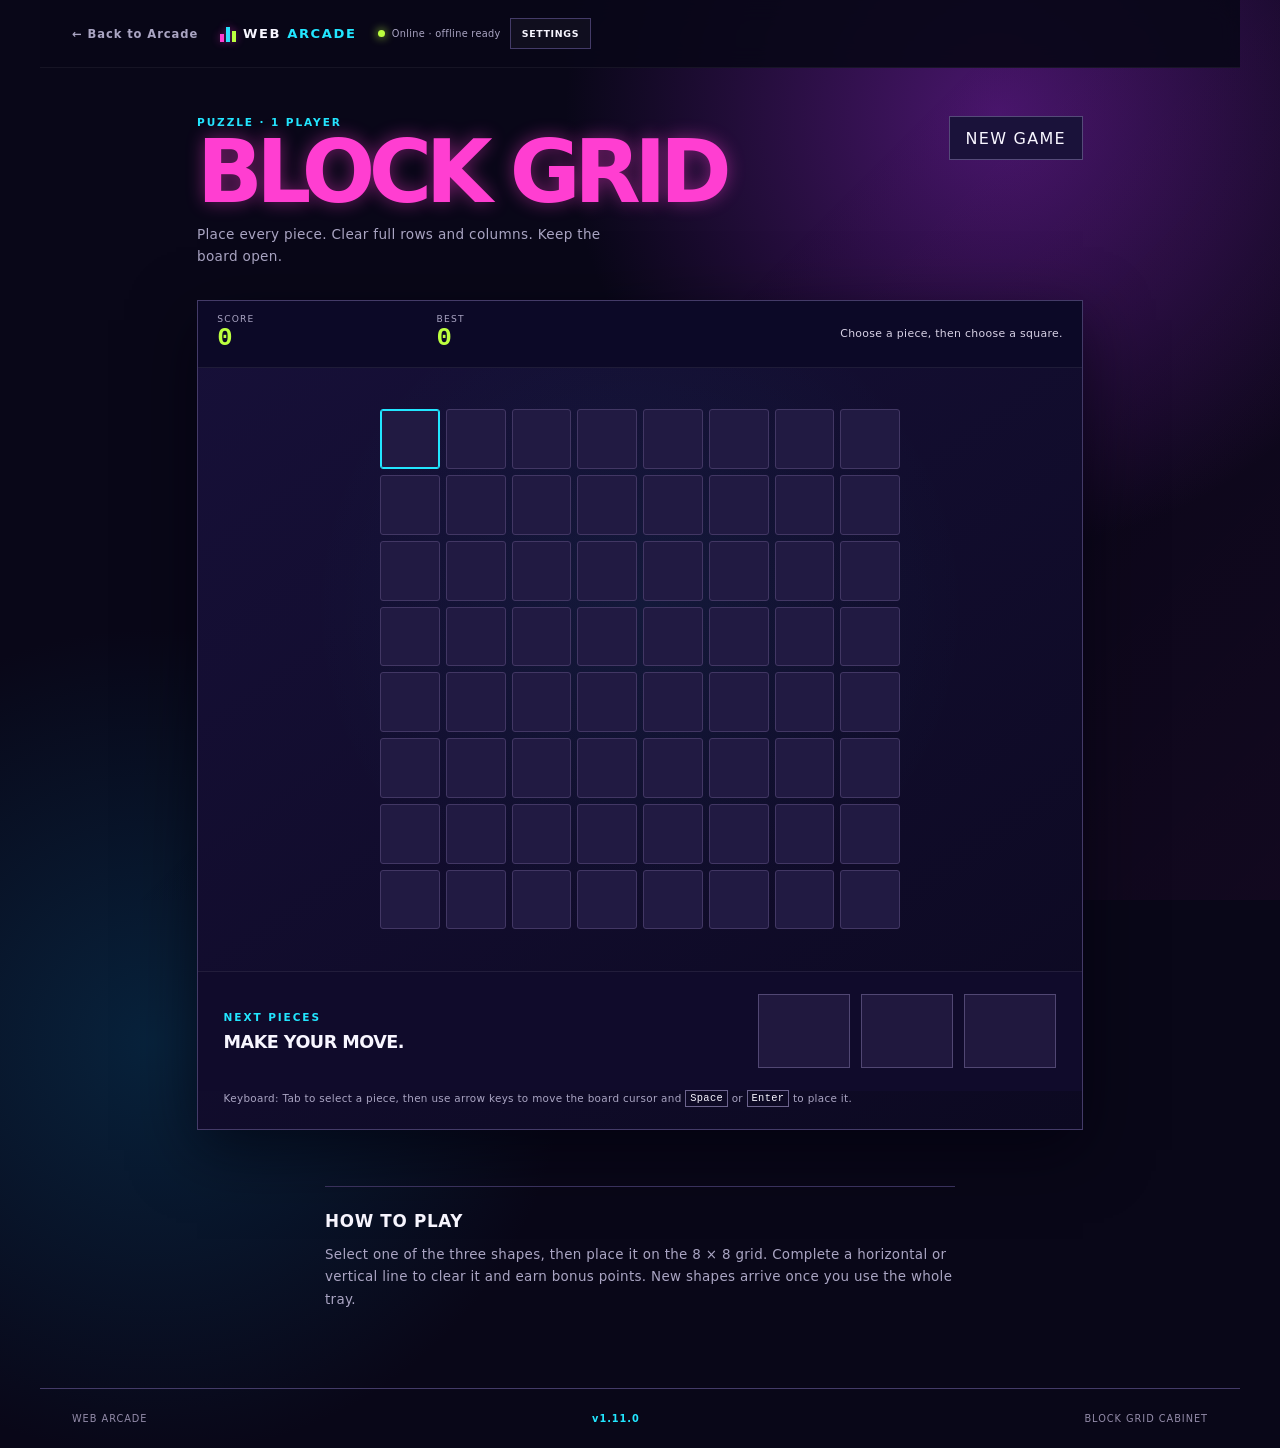
==== games/block-grid/index.html @ be913b2f "Add Block Grid puzzle game" ====
<!doctype html>
<html lang="en"><head><meta charset="utf-8"><meta name="viewport" content="width=device-width, initial-scale=1, viewport-fit=cover"><meta name="theme-color" content="#08051b"><meta name="description" content="Play Block Grid, a satisfying neon block puzzle in Web Arcade."><script>try{var s=JSON.parse(localStorage.getItem('webArcade.settings')||'{}');document.documentElement.dataset.theme=s.theme||'arcade-dark'}catch(e){}</script><link rel="manifest" href="../../manifest.webmanifest" data-service-worker="../../service-worker.js" data-service-worker-scope="../../"><link rel="icon" href="../../icons/icon.svg"><link rel="stylesheet" href="../../shared/arcade.css"><link rel="stylesheet" href="styles.css"><title>Block Grid · Web Arcade</title></head>
<body><div class="sr-status" data-announcements role="status" aria-live="polite" aria-atomic="true"></div><a class="skip-link" href="#game-area">Skip to game</a><div class="page-glow" aria-hidden="true"></div><header class="site-header"><a class="back-link" href="../../">← Back to Arcade</a><a class="brand" href="../../" aria-label="Web Arcade home"><span class="brand-mark" aria-hidden="true"><i></i><i></i><i></i></span><span>WEB <strong>ARCADE</strong></span></a><div class="header-tools"><span class="network-status" data-network-status role="status"><i></i><span>Checking connection…</span></span><button class="settings-button" type="button" data-settings aria-haspopup="dialog">Settings</button><button class="install-button" data-install-app type="button" hidden>Install app</button></div></header>
<main><section class="game-header"><div><p class="eyebrow">PUZZLE · 1 PLAYER</p><h1>BLOCK GRID</h1><p>Place every piece. Clear full rows and columns. Keep the board open.</p></div><button id="restart" class="secondary" type="button">New game</button></section><section id="game-area" class="game-shell" aria-labelledby="game-title"><div class="scorebar"><div><span>Score</span><strong id="score">0</strong></div><div><span>Best</span><strong id="best">0</strong></div><p id="game-title">Choose a piece, then choose a square.</p></div><div class="board-wrap"><div id="board" class="board" role="grid" aria-label="8 by 8 Block Grid board"></div></div><section class="tray-panel" aria-labelledby="tray-title"><div><p class="eyebrow">NEXT PIECES</p><h2 id="tray-title">Make your move.</h2></div><div id="tray" class="tray" aria-label="Available block pieces"></div></section><p class="keyboard-help">Keyboard: Tab to select a piece, then use arrow keys to move the board cursor and <kbd>Space</kbd> or <kbd>Enter</kbd> to place it.</p><div id="overlay" class="overlay" hidden><div><p class="eyebrow">BOARD FULL</p><h2>No more moves.</h2><p id="final-score">You scored 0 points.</p><button id="play-again" class="action" type="button">Play again</button></div></div></section><section class="how-to" aria-labelledby="how-title"><h2 id="how-title">How to play</h2><p>Select one of the three shapes, then place it on the 8 × 8 grid. Complete a horizontal or vertical line to clear it and earn bonus points. New shapes arrive once you use the whole tray.</p></section></main><footer class="site-footer"><span>WEB ARCADE</span><span data-version>v1.11.0</span><span>BLOCK GRID CABINET</span></footer><script src="../../shared/arcade.js"></script><script src="game.js"></script></body></html>
---- shared/arcade.css ----
:root{--arcade-bg:#090718;--arcade-panel:#151033;--arcade-text:#f8f6ff;--arcade-muted:#aaa5c3;--arcade-line:#443b68;--arcade-cyan:#22e6ff;--arcade-pink:#ff3ed1;--arcade-lime:#bcff3f;--arcade-orange:#ffb42f}html[data-theme="midnight"]{--arcade-bg:#030712;--arcade-panel:#0b1730;--arcade-text:#eff6ff;--arcade-muted:#aab8d2;--arcade-line:#34506f;--arcade-cyan:#6ee7ff;--arcade-pink:#9d7bff;--arcade-lime:#78f0bd;--arcade-orange:#fbbf24}html[data-theme="high-contrast"]{--arcade-bg:#000;--arcade-panel:#090909;--arcade-text:#fff;--arcade-muted:#e4e4e4;--arcade-line:#fff;--arcade-cyan:#00e5ff;--arcade-pink:#ff4dde;--arcade-lime:#d7ff00;--arcade-orange:#ffbf00}*{box-sizing:border-box}html{scroll-behavior:smooth}body{min-width:320px;margin:0;color:var(--arcade-text);background:var(--arcade-bg);font-family:Inter,ui-sans-serif,system-ui,-apple-system,BlinkMacSystemFont,"Segoe UI",sans-serif;letter-spacing:.02em}button,input,select{font:inherit}a:focus-visible,button:focus-visible,input:focus-visible,select:focus-visible{outline:3px solid var(--arcade-lime);outline-offset:4px}.skip-link{position:absolute;left:1rem;top:-4rem;background:#fff;color:#000;padding:.75rem;font-weight:bold;z-index:20}.skip-link:focus{top:1rem}.site-header{position:sticky;top:0;z-index:20;max-width:1200px;margin:auto;padding:1.15rem 2rem;display:flex;align-items:center;gap:1.35rem;border-bottom:1px solid #ffffff0e;background:color-mix(in srgb,var(--arcade-bg) 92%,transparent);backdrop-filter:blur(12px)}.brand{display:inline-flex;align-items:center;gap:.45rem;color:var(--arcade-text);text-decoration:none;font-weight:850;letter-spacing:.12em;font-size:.82rem;white-space:nowrap}.brand strong{color:var(--arcade-cyan)}.brand-mark{display:flex;align-items:end;gap:2px;height:16px}.brand-mark i{display:block;width:4px;background:var(--arcade-pink);box-shadow:0 0 9px #ff3ed177}.brand-mark i:nth-child(1){height:8px}.brand-mark i:nth-child(2){height:15px;background:var(--arcade-cyan)}.brand-mark i:nth-child(3){height:11px;background:var(--arcade-lime)}.site-nav{display:flex;gap:1.4rem;margin-left:auto}.site-nav a,.site-footer nav a{color:var(--arcade-muted);text-decoration:none;font-size:.66rem;font-weight:800;letter-spacing:.09em;text-transform:uppercase}.site-nav a:hover,.site-nav a:focus-visible,.site-footer nav a:hover,.site-footer nav a:focus-visible,.back-link:hover,.back-link:focus-visible{color:var(--arcade-cyan)}.header-tools{display:flex;align-items:center;gap:.55rem}.network-status{display:flex;align-items:center;gap:.4rem;color:var(--arcade-muted);font-size:.61rem;white-space:nowrap}.network-status i{width:.45rem;height:.45rem;border-radius:50%;background:var(--arcade-lime);box-shadow:0 0 10px var(--arcade-lime)}.network-status.is-offline i{background:var(--arcade-orange);box-shadow:0 0 10px var(--arcade-orange)}.install-button,.sound-toggle,.settings-button{border:1px solid var(--arcade-line);background:#ffffff08;color:var(--arcade-text);padding:.55rem .7rem;font-size:.59rem;cursor:pointer;text-transform:uppercase;font-weight:800;letter-spacing:.07em}.install-button:hover,.sound-toggle:hover,.settings-button:hover{border-color:var(--arcade-cyan);color:var(--arcade-cyan)}.back-link{color:var(--arcade-muted);text-decoration:none;font-size:.72rem;font-weight:bold;letter-spacing:.08em}.site-footer{max-width:1200px;margin:auto;border-top:1px solid var(--arcade-line);padding:1.5rem 2rem;display:flex;align-items:center;justify-content:space-between;gap:1rem;color:#938ba9;font-size:.61rem;letter-spacing:.1em}.site-footer p{margin:.45rem 0 0;font-size:.58rem}.site-footer nav{display:flex;gap:1rem}.site-footer>[data-version]{color:var(--arcade-cyan);font-weight:800}.modal-open{overflow:hidden}.settings-modal{position:fixed;z-index:100;inset:0;display:grid;place-items:center;padding:1rem;background:#000b}.settings-modal[hidden]{display:none}.settings-dialog{width:min(690px,100%);max-height:min(760px,calc(100vh - 2rem));overflow:auto;background:var(--arcade-panel);border:1px solid var(--arcade-line);box-shadow:0 24px 80px #000}.settings-dialog>header{display:flex;justify-content:space-between;align-items:flex-start;padding:1.4rem 1.5rem;border-bottom:1px solid var(--arcade-line)}.settings-kicker{color:var(--arcade-cyan);font-size:.6rem;font-weight:900;letter-spacing:.16em;margin:0 0 .35rem}.settings-dialog h2,.settings-dialog h3{margin:0;text-transform:uppercase}.settings-dialog h2{font-size:1.7rem;letter-spacing:-.05em}.settings-dialog h3{font-size:.75rem;letter-spacing:.1em;color:var(--arcade-cyan);margin-bottom:.8rem}.settings-close{border:1px solid var(--arcade-line);background:transparent;color:var(--arcade-text);font-size:1.6rem;line-height:1;width:2rem;height:2rem;cursor:pointer}.settings-content{padding:0 1.5rem 1.4rem}.settings-content section{padding:1.1rem 0;border-bottom:1px solid var(--arcade-line)}.settings-content section:last-child{border:0}.settings-content label{display:block;font-size:.76rem;font-weight:700;margin:.65rem 0 .35rem}.setting-switch{display:flex!important;align-items:center;gap:.6rem}.setting-switch input{width:1rem;height:1rem}.settings-content input[type=range],.settings-content select{width:100%;accent-color:var(--arcade-cyan)}.settings-content select{padding:.55rem;background:var(--arcade-bg);border:1px solid var(--arcade-line);color:var(--arcade-text)}output{float:right;color:var(--arcade-cyan)}.setting-help{margin:.5rem 0;color:var(--arcade-muted);font-size:.7rem;line-height:1.5}.settings-actions{display:flex;gap:.6rem;flex-wrap:wrap}.settings-actions button,#settings-install{border:1px solid var(--arcade-line);background:transparent;color:var(--arcade-text);padding:.6rem .75rem;cursor:pointer;font-size:.7rem;font-weight:800}.settings-actions .danger{border-color:var(--arcade-pink);color:var(--arcade-pink)}.app-info{display:grid;grid-template-columns:repeat(3,1fr);gap:.7rem;margin:.5rem 0 1rem}.app-info div{padding:.6rem;background:#ffffff08}.app-info dt{font-size:.58rem;color:var(--arcade-muted);text-transform:uppercase}.app-info dd{margin:.25rem 0 0;font-size:.68rem;font-weight:700}@media (prefers-reduced-motion:reduce){html:not([data-motion="full"]){scroll-behavior:auto}html:not([data-motion="full"]) *,html:not([data-motion="full"]) *::before,html:not([data-motion="full"]) *::after{transition-duration:.01ms!important;animation-duration:.01ms!important}}html[data-motion="reduced"] *,html[data-motion="reduced"] *::before,html[data-motion="reduced"] *::after,html[data-motion="off"] *,html[data-motion="off"] *::before,html[data-motion="off"] *::after{scroll-behavior:auto!important;transition-duration:.01ms!important;animation-duration:.01ms!important}@media(max-width:700px){.site-header{padding:1rem 1.1rem;gap:.7rem;flex-wrap:wrap}.site-nav{order:3;width:100%;margin:0;justify-content:space-between;gap:.5rem}.header-tools{margin-left:auto}.network-status span{display:none}.site-footer{align-items:flex-start;flex-direction:column;padding:1.4rem 1.1rem}.site-footer nav{order:3}.back-link{order:3;width:100%}.settings-dialog>header,.settings-content{padding-left:1rem;padding-right:1rem}.app-info{grid-template-columns:1fr}.settings-actions button{width:100%}}
/* Theme-aware colors consumed by the Pong canvas. */
:root{--arcade-court:#0b0923;--arcade-court-flash:#17103d;--arcade-paddle:#dffcff}
html[data-theme="midnight"]{--arcade-court:#071326;--arcade-court-flash:#102c50;--arcade-paddle:#e4f6ff}
html[data-theme="high-contrast"]{--arcade-court:#000;--arcade-court-flash:#242424;--arcade-paddle:#fff}
.achievement-modal{position:fixed;z-index:100;inset:0;display:grid;place-items:center;padding:1rem;background:#000b}.achievement-modal[hidden]{display:none}.achievement-dialog{width:min(860px,100%);max-height:calc(100vh - 2rem);overflow:auto;background:var(--arcade-panel);border:1px solid var(--arcade-line);box-shadow:0 24px 80px #000}.achievement-dialog>header{display:flex;justify-content:space-between;align-items:flex-start;padding:1.4rem 1.5rem;border-bottom:1px solid var(--arcade-line)}.achievement-dialog h2{margin:0;text-transform:uppercase;font-size:1.7rem;letter-spacing:-.05em}.achievement-content{padding:1.4rem 1.5rem}.local-note,.stats-detail{color:var(--arcade-muted);font-size:.72rem;line-height:1.6}.achievement-toast{position:fixed;z-index:110;right:1rem;bottom:1rem;width:min(350px,calc(100% - 2rem));padding:1rem;background:var(--arcade-panel);border:1px solid var(--arcade-lime);box-shadow:0 12px 35px #000;color:var(--arcade-text)}.achievement-toast strong{display:block;color:var(--arcade-lime);font-size:.7rem;text-transform:uppercase;letter-spacing:.1em}.achievement-toast span{display:block;margin-top:.3rem;font-size:.8rem}.achievement-toast.is-visible{animation:toast-in .3s ease both}@keyframes toast-in{from{opacity:0;transform:translateY(12px)}to{opacity:1;transform:none}}@media(max-width:700px){.achievement-dialog>header,.achievement-content{padding-left:1rem;padding-right:1rem}}
/* Phase 1 mobile, accessibility, and PWA polish. */
html{overflow-x:hidden}body{overflow-x:hidden;padding-left:env(safe-area-inset-left);padding-right:env(safe-area-inset-right)}.site-header{padding-top:max(1.15rem,env(safe-area-inset-top))}.site-footer{padding-bottom:max(1.5rem,env(safe-area-inset-bottom))}.sr-status{position:fixed;width:1px;height:1px;padding:0;margin:-1px;overflow:hidden;clip:rect(0,0,0,0);white-space:nowrap;border:0}.update-notice{position:fixed;z-index:90;right:max(1rem,env(safe-area-inset-right));bottom:max(1rem,env(safe-area-inset-bottom));display:flex;align-items:center;gap:1rem;max-width:calc(100% - 2rem);padding:.75rem;background:var(--arcade-panel);border:1px solid var(--arcade-cyan);box-shadow:0 12px 34px #000;color:var(--arcade-text);font-size:.75rem;font-weight:800}.update-notice div{display:flex;gap:.4rem}.update-notice button{min-height:44px;border:1px solid var(--arcade-line);background:transparent;color:var(--arcade-text);padding:.45rem .7rem;cursor:pointer;font-weight:800}.update-notice [data-update]{background:var(--arcade-lime);color:#091019;border-color:var(--arcade-lime)}.network-status.is-offline{color:var(--arcade-orange)}
@media(max-width:700px){.site-header{padding-left:max(1.1rem,env(safe-area-inset-left));padding-right:max(1.1rem,env(safe-area-inset-right))}.header-tools{gap:.4rem}.settings-button,.install-button{min-height:44px}.settings-modal,.achievement-modal{padding:max(1rem,env(safe-area-inset-top)) max(1rem,env(safe-area-inset-right)) max(1rem,env(safe-area-inset-bottom)) max(1rem,env(safe-area-inset-left))}.settings-dialog,.achievement-dialog{max-height:calc(100dvh - 2rem)}.update-notice{left:1rem;right:1rem;bottom:max(1rem,env(safe-area-inset-bottom));justify-content:space-between}.site-footer{padding-left:max(1.1rem,env(safe-area-inset-left));padding-right:max(1.1rem,env(safe-area-inset-right))}}
@media(max-width:390px){.brand{font-size:.72rem}.site-nav{font-size:.58rem}.header-tools{width:100%;justify-content:flex-end}.update-notice{align-items:flex-start;flex-direction:column;gap:.5rem}.update-notice div{width:100%}.update-notice button{flex:1}}
---- games/block-grid/styles.css ----
:root{--bg:var(--arcade-bg);--panel:var(--arcade-panel);--cyan:var(--arcade-cyan);--pink:var(--arcade-pink);--lime:var(--arcade-lime);--text:var(--arcade-text);--muted:var(--arcade-muted)}body{margin:0;background:radial-gradient(circle at 78% 8%,#49166c,transparent 26%),radial-gradient(circle at 12% 72%,#073e6080,transparent 27%),var(--bg)}.page-glow{position:fixed;inset:0;z-index:-1;pointer-events:none;background:linear-gradient(135deg,transparent 45%,#ff3ed10a)}main{max-width:950px;margin:auto;padding:3rem 2rem 4rem;padding-left:max(2rem,env(safe-area-inset-left));padding-right:max(2rem,env(safe-area-inset-right));padding-bottom:max(4rem,env(safe-area-inset-bottom))}.game-header{display:flex;justify-content:space-between;gap:1rem;align-items:start;margin-bottom:2rem}.eyebrow{margin:0 0 .55rem;color:var(--cyan);font-size:.66rem;font-weight:900;letter-spacing:.18em}.game-header h1{margin:0;color:var(--pink);font-size:clamp(3rem,8vw,5.4rem);letter-spacing:-.075em;line-height:.82;text-shadow:0 0 18px #ff3ed170}.game-header>div>p:not(.eyebrow){max-width:430px;margin:1rem 0 0;color:var(--muted);font-size:.85rem;line-height:1.6}.secondary{min-height:44px;padding:.65rem 1rem;border:1px solid #554b79;background:#1a123a;color:var(--text);font:700 .7rem inherit;letter-spacing:.08em;text-transform:uppercase;cursor:pointer}.secondary:hover,.secondary:focus-visible{border-color:var(--cyan)}.game-shell{position:relative;border:1px solid var(--arcade-line);background:linear-gradient(145deg,#171039,#0c0921);box-shadow:0 20px 60px #02020c99;overflow:hidden}.scorebar{display:grid;grid-template-columns:1fr 1fr 2fr;align-items:center;gap:1rem;padding:.85rem 1.2rem;border-bottom:1px solid #ffffff14;background:#0c0927}.scorebar div span{display:block;color:var(--muted);font-size:.57rem;letter-spacing:.13em;text-transform:uppercase}.scorebar strong{color:var(--lime);font:900 1.6rem ui-monospace,monospace}.scorebar p{margin:0;text-align:right;color:#d8d2e6;font-size:.68rem;line-height:1.4}.board-wrap{padding:clamp(1rem,4vw,2.6rem);display:flex;justify-content:center;background:radial-gradient(circle at 50% 40%,#22e6ff0e,transparent 58%)}.board{display:grid;grid-template-columns:repeat(8,1fr);gap:clamp(3px,.65vw,6px);width:min(100%,520px);aspect-ratio:1}.cell{min-width:0;border:1px solid #423764;border-radius:3px;background:#211a42;cursor:pointer;transition:transform .12s,background .12s,box-shadow .12s}.cell:hover,.cell:focus-visible,.cell.cursor{border-color:var(--cyan);outline:0}.cell.cursor{box-shadow:inset 0 0 0 1px var(--cyan)}.cell.filled,.cell.preview{border-color:transparent}.cell.filled.cyan,.piece i.cyan,.cell.preview.cyan{background:var(--cyan);box-shadow:0 0 10px #22e6ff88}.cell.filled.pink,.piece i.pink,.cell.preview.pink{background:var(--pink);box-shadow:0 0 10px #ff3ed188}.cell.filled.lime,.piece i.lime,.cell.preview.lime{background:var(--lime);box-shadow:0 0 10px #bcff3f88}.cell.filled.orange,.piece i.orange,.cell.preview.orange{background:var(--arcade-orange);box-shadow:0 0 10px #ff9b4a88}.cell.preview{opacity:.65}.cell.invalid{background:#ff3e5a66;border-color:#ff788b}.tray-panel{display:flex;justify-content:space-between;align-items:center;gap:1rem;padding:1.4rem 1.6rem;border-top:1px solid #ffffff13;background:#100b2b}.tray-panel h2{margin:0;font-size:1.1rem;letter-spacing:-.03em;text-transform:uppercase}.tray{display:flex;justify-content:flex-end;gap:.7rem}.piece{display:grid;grid-template-columns:repeat(var(--cols),16px);grid-template-rows:repeat(var(--rows),16px);gap:2px;align-content:center;justify-content:center;width:92px;height:74px;border:1px solid #514773;background:#20183e;cursor:pointer}.piece:hover,.piece:focus-visible,.piece.selected{border-color:var(--lime);outline:0;box-shadow:0 0 0 2px #bcff3f28}.piece i{display:block;min-width:0;border-radius:2px}.piece.used{opacity:.25;cursor:default}.keyboard-help{margin:0;padding:0 1.6rem 1.35rem;color:var(--muted);font-size:.65rem;line-height:1.5}.keyboard-help kbd{padding:.08rem .25rem;border:1px solid #6c638d;color:var(--text)}.overlay{position:absolute;inset:0;display:grid;place-items:center;text-align:center;background:#09061de8}.overlay[hidden]{display:none}.overlay>div{padding:2rem}.overlay h2{margin:.2rem 0;color:var(--lime);font-size:clamp(2.2rem,7vw,4.5rem);letter-spacing:-.07em;text-shadow:0 0 18px #bcff3f88}.overlay p:not(.eyebrow){color:var(--muted)}.action{min-height:44px;padding:.9rem 1.25rem;border:0;background:var(--pink);color:#fff;font:900 .7rem inherit;letter-spacing:.1em;text-transform:uppercase;cursor:pointer;box-shadow:4px 4px 0 var(--cyan)}.how-to{max-width:630px;margin:3.5rem auto 0;padding-top:1.5rem;border-top:1px solid #3e3563}.how-to h2{margin:0;font-size:1.05rem;letter-spacing:.04em;text-transform:uppercase}.how-to p{color:var(--muted);font-size:.84rem;line-height:1.65}@media(max-width:650px){main{padding:2rem 1rem 3rem;padding-left:max(1rem,env(safe-area-inset-left));padding-right:max(1rem,env(safe-area-inset-right));padding-bottom:max(3rem,env(safe-area-inset-bottom))}.game-header{align-items:center;margin-bottom:1.3rem}.game-header h1{font-size:clamp(2.7rem,14vw,4rem)}.game-header>div>p:not(.eyebrow){font-size:.76rem}.secondary{padding:.6rem}.scorebar{grid-template-columns:1fr 1fr;gap:.6rem;padding:.75rem 1rem}.scorebar p{grid-column:1/-1;text-align:left;border-top:1px solid #ffffff12;padding-top:.55rem}.board-wrap{padding:1rem}.tray-panel{align-items:start;flex-direction:column;padding:1.1rem}.tray{width:100%;justify-content:space-between}.piece{width:calc((100vw - 4rem)/3);max-width:92px;height:68px}.keyboard-help{padding:0 1.1rem 1.1rem}.how-to{margin-top:2.7rem}}@media(max-width:360px){.piece{width:76px}.tray{gap:.35rem}}
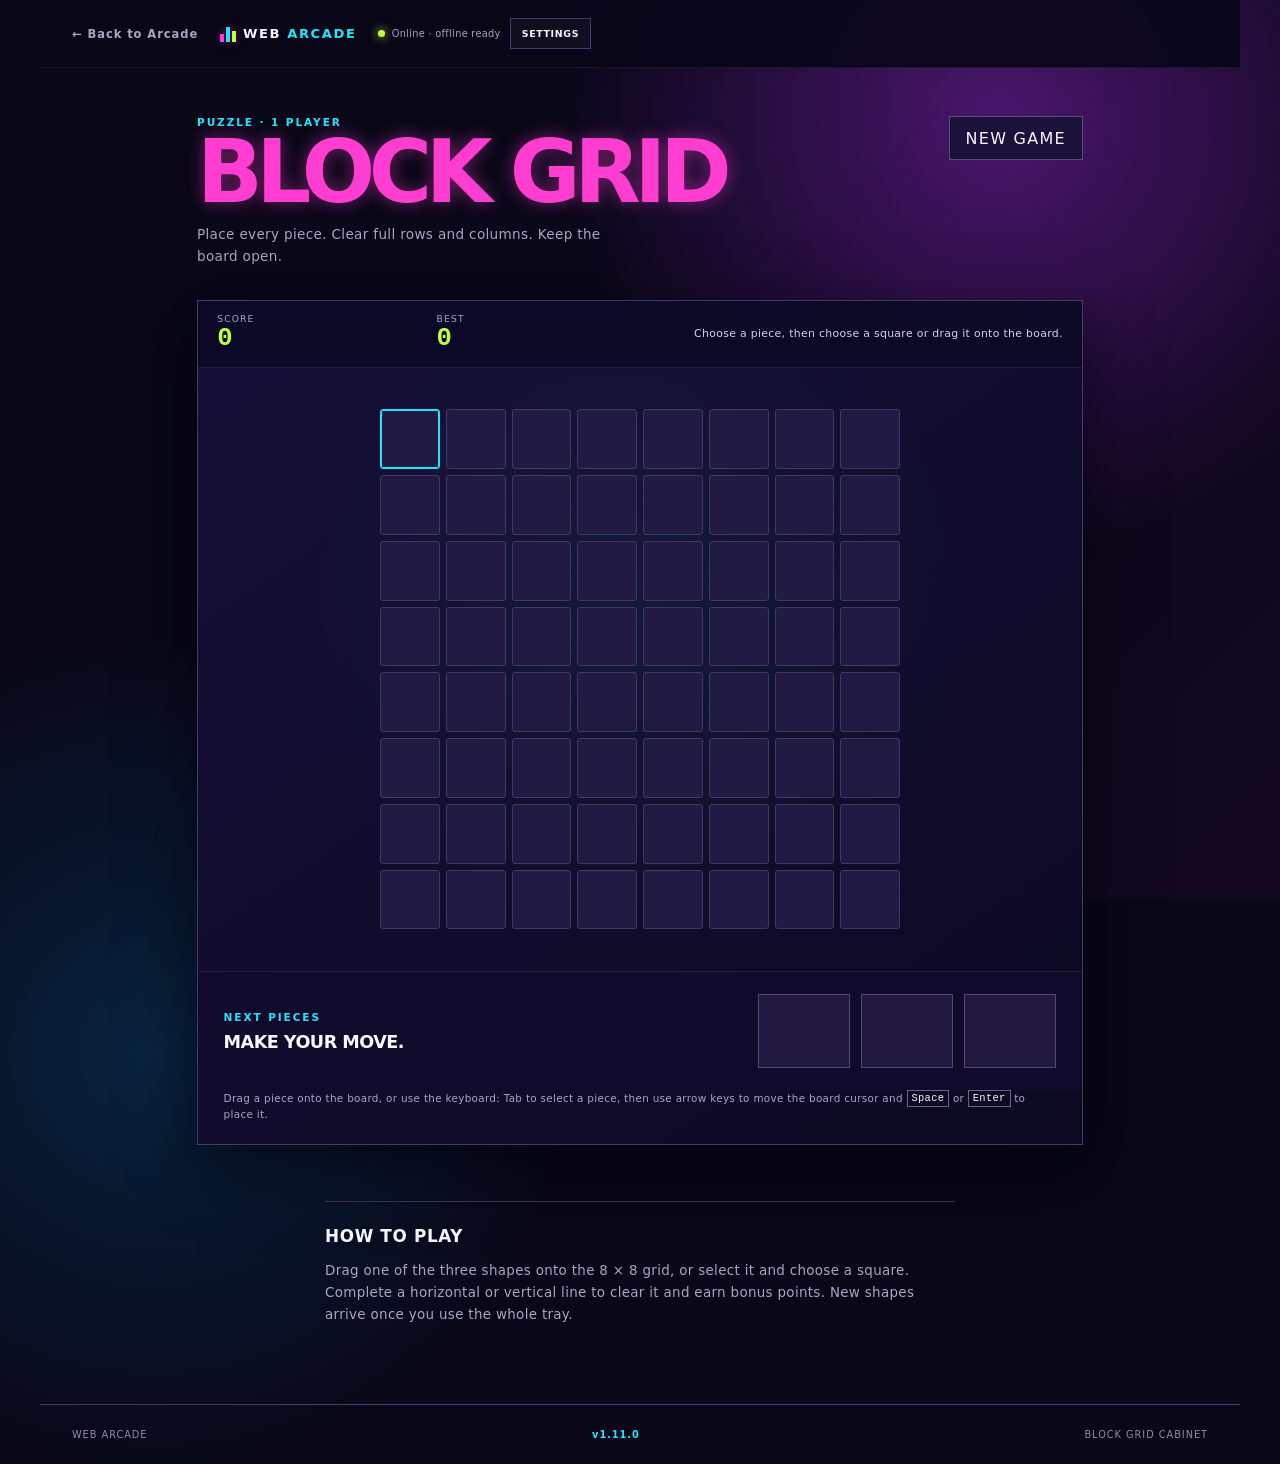
==== commit c083b1b7: "Add Block Grid drag and drop" ====
--- a/games/block-grid/index.html
+++ b/games/block-grid/index.html
@@ -1,4 +1,4 @@
 <!doctype html>
 <html lang="en"><head><meta charset="utf-8"><meta name="viewport" content="width=device-width, initial-scale=1, viewport-fit=cover"><meta name="theme-color" content="#08051b"><meta name="description" content="Play Block Grid, a satisfying neon block puzzle in Web Arcade."><script>try{var s=JSON.parse(localStorage.getItem('webArcade.settings')||'{}');document.documentElement.dataset.theme=s.theme||'arcade-dark'}catch(e){}</script><link rel="manifest" href="../../manifest.webmanifest" data-service-worker="../../service-worker.js" data-service-worker-scope="../../"><link rel="icon" href="../../icons/icon.svg"><link rel="stylesheet" href="../../shared/arcade.css"><link rel="stylesheet" href="styles.css"><title>Block Grid · Web Arcade</title></head>
 <body><div class="sr-status" data-announcements role="status" aria-live="polite" aria-atomic="true"></div><a class="skip-link" href="#game-area">Skip to game</a><div class="page-glow" aria-hidden="true"></div><header class="site-header"><a class="back-link" href="../../">← Back to Arcade</a><a class="brand" href="../../" aria-label="Web Arcade home"><span class="brand-mark" aria-hidden="true"><i></i><i></i><i></i></span><span>WEB <strong>ARCADE</strong></span></a><div class="header-tools"><span class="network-status" data-network-status role="status"><i></i><span>Checking connection…</span></span><button class="settings-button" type="button" data-settings aria-haspopup="dialog">Settings</button><button class="install-button" data-install-app type="button" hidden>Install app</button></div></header>
-<main><section class="game-header"><div><p class="eyebrow">PUZZLE · 1 PLAYER</p><h1>BLOCK GRID</h1><p>Place every piece. Clear full rows and columns. Keep the board open.</p></div><button id="restart" class="secondary" type="button">New game</button></section><section id="game-area" class="game-shell" aria-labelledby="game-title"><div class="scorebar"><div><span>Score</span><strong id="score">0</strong></div><div><span>Best</span><strong id="best">0</strong></div><p id="game-title">Choose a piece, then choose a square.</p></div><div class="board-wrap"><div id="board" class="board" role="grid" aria-label="8 by 8 Block Grid board"></div></div><section class="tray-panel" aria-labelledby="tray-title"><div><p class="eyebrow">NEXT PIECES</p><h2 id="tray-title">Make your move.</h2></div><div id="tray" class="tray" aria-label="Available block pieces"></div></section><p class="keyboard-help">Keyboard: Tab to select a piece, then use arrow keys to move the board cursor and <kbd>Space</kbd> or <kbd>Enter</kbd> to place it.</p><div id="overlay" class="overlay" hidden><div><p class="eyebrow">BOARD FULL</p><h2>No more moves.</h2><p id="final-score">You scored 0 points.</p><button id="play-again" class="action" type="button">Play again</button></div></div></section><section class="how-to" aria-labelledby="how-title"><h2 id="how-title">How to play</h2><p>Select one of the three shapes, then place it on the 8 × 8 grid. Complete a horizontal or vertical line to clear it and earn bonus points. New shapes arrive once you use the whole tray.</p></section></main><footer class="site-footer"><span>WEB ARCADE</span><span data-version>v1.11.0</span><span>BLOCK GRID CABINET</span></footer><script src="../../shared/arcade.js"></script><script src="game.js"></script></body></html>
+<main><section class="game-header"><div><p class="eyebrow">PUZZLE · 1 PLAYER</p><h1>BLOCK GRID</h1><p>Place every piece. Clear full rows and columns. Keep the board open.</p></div><button id="restart" class="secondary" type="button">New game</button></section><section id="game-area" class="game-shell" aria-labelledby="game-title"><div class="scorebar"><div><span>Score</span><strong id="score">0</strong></div><div><span>Best</span><strong id="best">0</strong></div><p id="game-title">Choose a piece, then choose a square or drag it onto the board.</p></div><div class="board-wrap"><div id="board" class="board" role="grid" aria-label="8 by 8 Block Grid board"></div></div><section class="tray-panel" aria-labelledby="tray-title"><div><p class="eyebrow">NEXT PIECES</p><h2 id="tray-title">Make your move.</h2></div><div id="tray" class="tray" aria-label="Available block pieces"></div></section><p class="keyboard-help">Drag a piece onto the board, or use the keyboard: Tab to select a piece, then use arrow keys to move the board cursor and <kbd>Space</kbd> or <kbd>Enter</kbd> to place it.</p><div id="overlay" class="overlay" hidden><div><p class="eyebrow">BOARD FULL</p><h2>No more moves.</h2><p id="final-score">You scored 0 points.</p><button id="play-again" class="action" type="button">Play again</button></div></div></section><section class="how-to" aria-labelledby="how-title"><h2 id="how-title">How to play</h2><p>Drag one of the three shapes onto the 8 × 8 grid, or select it and choose a square. Complete a horizontal or vertical line to clear it and earn bonus points. New shapes arrive once you use the whole tray.</p></section></main><footer class="site-footer"><span>WEB ARCADE</span><span data-version>v1.11.0</span><span>BLOCK GRID CABINET</span></footer><script src="../../shared/arcade.js"></script><script src="game.js"></script></body></html>
--- a/games/block-grid/styles.css
+++ b/games/block-grid/styles.css
@@ -1 +1 @@
-:root{--bg:var(--arcade-bg);--panel:var(--arcade-panel);--cyan:var(--arcade-cyan);--pink:var(--arcade-pink);--lime:var(--arcade-lime);--text:var(--arcade-text);--muted:var(--arcade-muted)}body{margin:0;background:radial-gradient(circle at 78% 8%,#49166c,transparent 26%),radial-gradient(circle at 12% 72%,#073e6080,transparent 27%),var(--bg)}.page-glow{position:fixed;inset:0;z-index:-1;pointer-events:none;background:linear-gradient(135deg,transparent 45%,#ff3ed10a)}main{max-width:950px;margin:auto;padding:3rem 2rem 4rem;padding-left:max(2rem,env(safe-area-inset-left));padding-right:max(2rem,env(safe-area-inset-right));padding-bottom:max(4rem,env(safe-area-inset-bottom))}.game-header{display:flex;justify-content:space-between;gap:1rem;align-items:start;margin-bottom:2rem}.eyebrow{margin:0 0 .55rem;color:var(--cyan);font-size:.66rem;font-weight:900;letter-spacing:.18em}.game-header h1{margin:0;color:var(--pink);font-size:clamp(3rem,8vw,5.4rem);letter-spacing:-.075em;line-height:.82;text-shadow:0 0 18px #ff3ed170}.game-header>div>p:not(.eyebrow){max-width:430px;margin:1rem 0 0;color:var(--muted);font-size:.85rem;line-height:1.6}.secondary{min-height:44px;padding:.65rem 1rem;border:1px solid #554b79;background:#1a123a;color:var(--text);font:700 .7rem inherit;letter-spacing:.08em;text-transform:uppercase;cursor:pointer}.secondary:hover,.secondary:focus-visible{border-color:var(--cyan)}.game-shell{position:relative;border:1px solid var(--arcade-line);background:linear-gradient(145deg,#171039,#0c0921);box-shadow:0 20px 60px #02020c99;overflow:hidden}.scorebar{display:grid;grid-template-columns:1fr 1fr 2fr;align-items:center;gap:1rem;padding:.85rem 1.2rem;border-bottom:1px solid #ffffff14;background:#0c0927}.scorebar div span{display:block;color:var(--muted);font-size:.57rem;letter-spacing:.13em;text-transform:uppercase}.scorebar strong{color:var(--lime);font:900 1.6rem ui-monospace,monospace}.scorebar p{margin:0;text-align:right;color:#d8d2e6;font-size:.68rem;line-height:1.4}.board-wrap{padding:clamp(1rem,4vw,2.6rem);display:flex;justify-content:center;background:radial-gradient(circle at 50% 40%,#22e6ff0e,transparent 58%)}.board{display:grid;grid-template-columns:repeat(8,1fr);gap:clamp(3px,.65vw,6px);width:min(100%,520px);aspect-ratio:1}.cell{min-width:0;border:1px solid #423764;border-radius:3px;background:#211a42;cursor:pointer;transition:transform .12s,background .12s,box-shadow .12s}.cell:hover,.cell:focus-visible,.cell.cursor{border-color:var(--cyan);outline:0}.cell.cursor{box-shadow:inset 0 0 0 1px var(--cyan)}.cell.filled,.cell.preview{border-color:transparent}.cell.filled.cyan,.piece i.cyan,.cell.preview.cyan{background:var(--cyan);box-shadow:0 0 10px #22e6ff88}.cell.filled.pink,.piece i.pink,.cell.preview.pink{background:var(--pink);box-shadow:0 0 10px #ff3ed188}.cell.filled.lime,.piece i.lime,.cell.preview.lime{background:var(--lime);box-shadow:0 0 10px #bcff3f88}.cell.filled.orange,.piece i.orange,.cell.preview.orange{background:var(--arcade-orange);box-shadow:0 0 10px #ff9b4a88}.cell.preview{opacity:.65}.cell.invalid{background:#ff3e5a66;border-color:#ff788b}.tray-panel{display:flex;justify-content:space-between;align-items:center;gap:1rem;padding:1.4rem 1.6rem;border-top:1px solid #ffffff13;background:#100b2b}.tray-panel h2{margin:0;font-size:1.1rem;letter-spacing:-.03em;text-transform:uppercase}.tray{display:flex;justify-content:flex-end;gap:.7rem}.piece{display:grid;grid-template-columns:repeat(var(--cols),16px);grid-template-rows:repeat(var(--rows),16px);gap:2px;align-content:center;justify-content:center;width:92px;height:74px;border:1px solid #514773;background:#20183e;cursor:pointer}.piece:hover,.piece:focus-visible,.piece.selected{border-color:var(--lime);outline:0;box-shadow:0 0 0 2px #bcff3f28}.piece i{display:block;min-width:0;border-radius:2px}.piece.used{opacity:.25;cursor:default}.keyboard-help{margin:0;padding:0 1.6rem 1.35rem;color:var(--muted);font-size:.65rem;line-height:1.5}.keyboard-help kbd{padding:.08rem .25rem;border:1px solid #6c638d;color:var(--text)}.overlay{position:absolute;inset:0;display:grid;place-items:center;text-align:center;background:#09061de8}.overlay[hidden]{display:none}.overlay>div{padding:2rem}.overlay h2{margin:.2rem 0;color:var(--lime);font-size:clamp(2.2rem,7vw,4.5rem);letter-spacing:-.07em;text-shadow:0 0 18px #bcff3f88}.overlay p:not(.eyebrow){color:var(--muted)}.action{min-height:44px;padding:.9rem 1.25rem;border:0;background:var(--pink);color:#fff;font:900 .7rem inherit;letter-spacing:.1em;text-transform:uppercase;cursor:pointer;box-shadow:4px 4px 0 var(--cyan)}.how-to{max-width:630px;margin:3.5rem auto 0;padding-top:1.5rem;border-top:1px solid #3e3563}.how-to h2{margin:0;font-size:1.05rem;letter-spacing:.04em;text-transform:uppercase}.how-to p{color:var(--muted);font-size:.84rem;line-height:1.65}@media(max-width:650px){main{padding:2rem 1rem 3rem;padding-left:max(1rem,env(safe-area-inset-left));padding-right:max(1rem,env(safe-area-inset-right));padding-bottom:max(3rem,env(safe-area-inset-bottom))}.game-header{align-items:center;margin-bottom:1.3rem}.game-header h1{font-size:clamp(2.7rem,14vw,4rem)}.game-header>div>p:not(.eyebrow){font-size:.76rem}.secondary{padding:.6rem}.scorebar{grid-template-columns:1fr 1fr;gap:.6rem;padding:.75rem 1rem}.scorebar p{grid-column:1/-1;text-align:left;border-top:1px solid #ffffff12;padding-top:.55rem}.board-wrap{padding:1rem}.tray-panel{align-items:start;flex-direction:column;padding:1.1rem}.tray{width:100%;justify-content:space-between}.piece{width:calc((100vw - 4rem)/3);max-width:92px;height:68px}.keyboard-help{padding:0 1.1rem 1.1rem}.how-to{margin-top:2.7rem}}@media(max-width:360px){.piece{width:76px}.tray{gap:.35rem}}
+:root{--bg:var(--arcade-bg);--panel:var(--arcade-panel);--cyan:var(--arcade-cyan);--pink:var(--arcade-pink);--lime:var(--arcade-lime);--text:var(--arcade-text);--muted:var(--arcade-muted)}body{margin:0;background:radial-gradient(circle at 78% 8%,#49166c,transparent 26%),radial-gradient(circle at 12% 72%,#073e6080,transparent 27%),var(--bg)}.page-glow{position:fixed;inset:0;z-index:-1;pointer-events:none;background:linear-gradient(135deg,transparent 45%,#ff3ed10a)}main{max-width:950px;margin:auto;padding:3rem 2rem 4rem;padding-left:max(2rem,env(safe-area-inset-left));padding-right:max(2rem,env(safe-area-inset-right));padding-bottom:max(4rem,env(safe-area-inset-bottom))}.game-header{display:flex;justify-content:space-between;gap:1rem;align-items:start;margin-bottom:2rem}.eyebrow{margin:0 0 .55rem;color:var(--cyan);font-size:.66rem;font-weight:900;letter-spacing:.18em}.game-header h1{margin:0;color:var(--pink);font-size:clamp(3rem,8vw,5.4rem);letter-spacing:-.075em;line-height:.82;text-shadow:0 0 18px #ff3ed170}.game-header>div>p:not(.eyebrow){max-width:430px;margin:1rem 0 0;color:var(--muted);font-size:.85rem;line-height:1.6}.secondary{min-height:44px;padding:.65rem 1rem;border:1px solid #554b79;background:#1a123a;color:var(--text);font:700 .7rem inherit;letter-spacing:.08em;text-transform:uppercase;cursor:pointer}.secondary:hover,.secondary:focus-visible{border-color:var(--cyan)}.game-shell{position:relative;border:1px solid var(--arcade-line);background:linear-gradient(145deg,#171039,#0c0921);box-shadow:0 20px 60px #02020c99;overflow:hidden}.scorebar{display:grid;grid-template-columns:1fr 1fr 2fr;align-items:center;gap:1rem;padding:.85rem 1.2rem;border-bottom:1px solid #ffffff14;background:#0c0927}.scorebar div span{display:block;color:var(--muted);font-size:.57rem;letter-spacing:.13em;text-transform:uppercase}.scorebar strong{color:var(--lime);font:900 1.6rem ui-monospace,monospace}.scorebar p{margin:0;text-align:right;color:#d8d2e6;font-size:.68rem;line-height:1.4}.board-wrap{padding:clamp(1rem,4vw,2.6rem);display:flex;justify-content:center;background:radial-gradient(circle at 50% 40%,#22e6ff0e,transparent 58%)}.board{display:grid;grid-template-columns:repeat(8,1fr);gap:clamp(3px,.65vw,6px);width:min(100%,520px);aspect-ratio:1;touch-action:none}.cell{min-width:0;border:1px solid #423764;border-radius:3px;background:#211a42;cursor:pointer;transition:transform .12s,background .12s,box-shadow .12s}.cell:hover,.cell:focus-visible,.cell.cursor{border-color:var(--cyan);outline:0}.cell.cursor{box-shadow:inset 0 0 0 1px var(--cyan)}.cell.filled,.cell.preview{border-color:transparent}.cell.filled.cyan,.piece i.cyan,.cell.preview.cyan{background:var(--cyan);box-shadow:0 0 10px #22e6ff88}.cell.filled.pink,.piece i.pink,.cell.preview.pink{background:var(--pink);box-shadow:0 0 10px #ff3ed188}.cell.filled.lime,.piece i.lime,.cell.preview.lime{background:var(--lime);box-shadow:0 0 10px #bcff3f88}.cell.filled.orange,.piece i.orange,.cell.preview.orange{background:var(--arcade-orange);box-shadow:0 0 10px #ff9b4a88}.cell.preview{opacity:.65}.cell.invalid{background:#ff3e5a66;border-color:#ff788b}.tray-panel{display:flex;justify-content:space-between;align-items:center;gap:1rem;padding:1.4rem 1.6rem;border-top:1px solid #ffffff13;background:#100b2b}.tray-panel h2{margin:0;font-size:1.1rem;letter-spacing:-.03em;text-transform:uppercase}.tray{display:flex;justify-content:flex-end;gap:.7rem}.piece{display:grid;grid-template-columns:repeat(var(--cols),16px);grid-template-rows:repeat(var(--rows),16px);gap:2px;align-content:center;justify-content:center;width:92px;height:74px;border:1px solid #514773;background:#20183e;cursor:grab;touch-action:none}.piece:hover,.piece:focus-visible,.piece.selected{border-color:var(--lime);outline:0;box-shadow:0 0 0 2px #bcff3f28}.piece.dragging{cursor:grabbing;opacity:.72}.piece i{display:block;min-width:0;border-radius:2px}.piece.used{opacity:.25;cursor:default}.keyboard-help{margin:0;padding:0 1.6rem 1.35rem;color:var(--muted);font-size:.65rem;line-height:1.5}.keyboard-help kbd{padding:.08rem .25rem;border:1px solid #6c638d;color:var(--text)}.overlay{position:absolute;inset:0;display:grid;place-items:center;text-align:center;background:#09061de8}.overlay[hidden]{display:none}.overlay>div{padding:2rem}.overlay h2{margin:.2rem 0;color:var(--lime);font-size:clamp(2.2rem,7vw,4.5rem);letter-spacing:-.07em;text-shadow:0 0 18px #bcff3f88}.overlay p:not(.eyebrow){color:var(--muted)}.action{min-height:44px;padding:.9rem 1.25rem;border:0;background:var(--pink);color:#fff;font:900 .7rem inherit;letter-spacing:.1em;text-transform:uppercase;cursor:pointer;box-shadow:4px 4px 0 var(--cyan)}.how-to{max-width:630px;margin:3.5rem auto 0;padding-top:1.5rem;border-top:1px solid #3e3563}.how-to h2{margin:0;font-size:1.05rem;letter-spacing:.04em;text-transform:uppercase}.how-to p{color:var(--muted);font-size:.84rem;line-height:1.65}@media(max-width:650px){main{padding:2rem 1rem 3rem;padding-left:max(1rem,env(safe-area-inset-left));padding-right:max(1rem,env(safe-area-inset-right));padding-bottom:max(3rem,env(safe-area-inset-bottom))}.game-header{align-items:center;margin-bottom:1.3rem}.game-header h1{font-size:clamp(2.7rem,14vw,4rem)}.game-header>div>p:not(.eyebrow){font-size:.76rem}.secondary{padding:.6rem}.scorebar{grid-template-columns:1fr 1fr;gap:.6rem;padding:.75rem 1rem}.scorebar p{grid-column:1/-1;text-align:left;border-top:1px solid #ffffff12;padding-top:.55rem}.board-wrap{padding:1rem}.tray-panel{align-items:start;flex-direction:column;padding:1.1rem}.tray{width:100%;justify-content:space-between}.piece{width:calc((100vw - 4rem)/3);max-width:92px;height:68px}.keyboard-help{padding:0 1.1rem 1.1rem}.how-to{margin-top:2.7rem}}@media(max-width:360px){.piece{width:76px}.tray{gap:.35rem}}
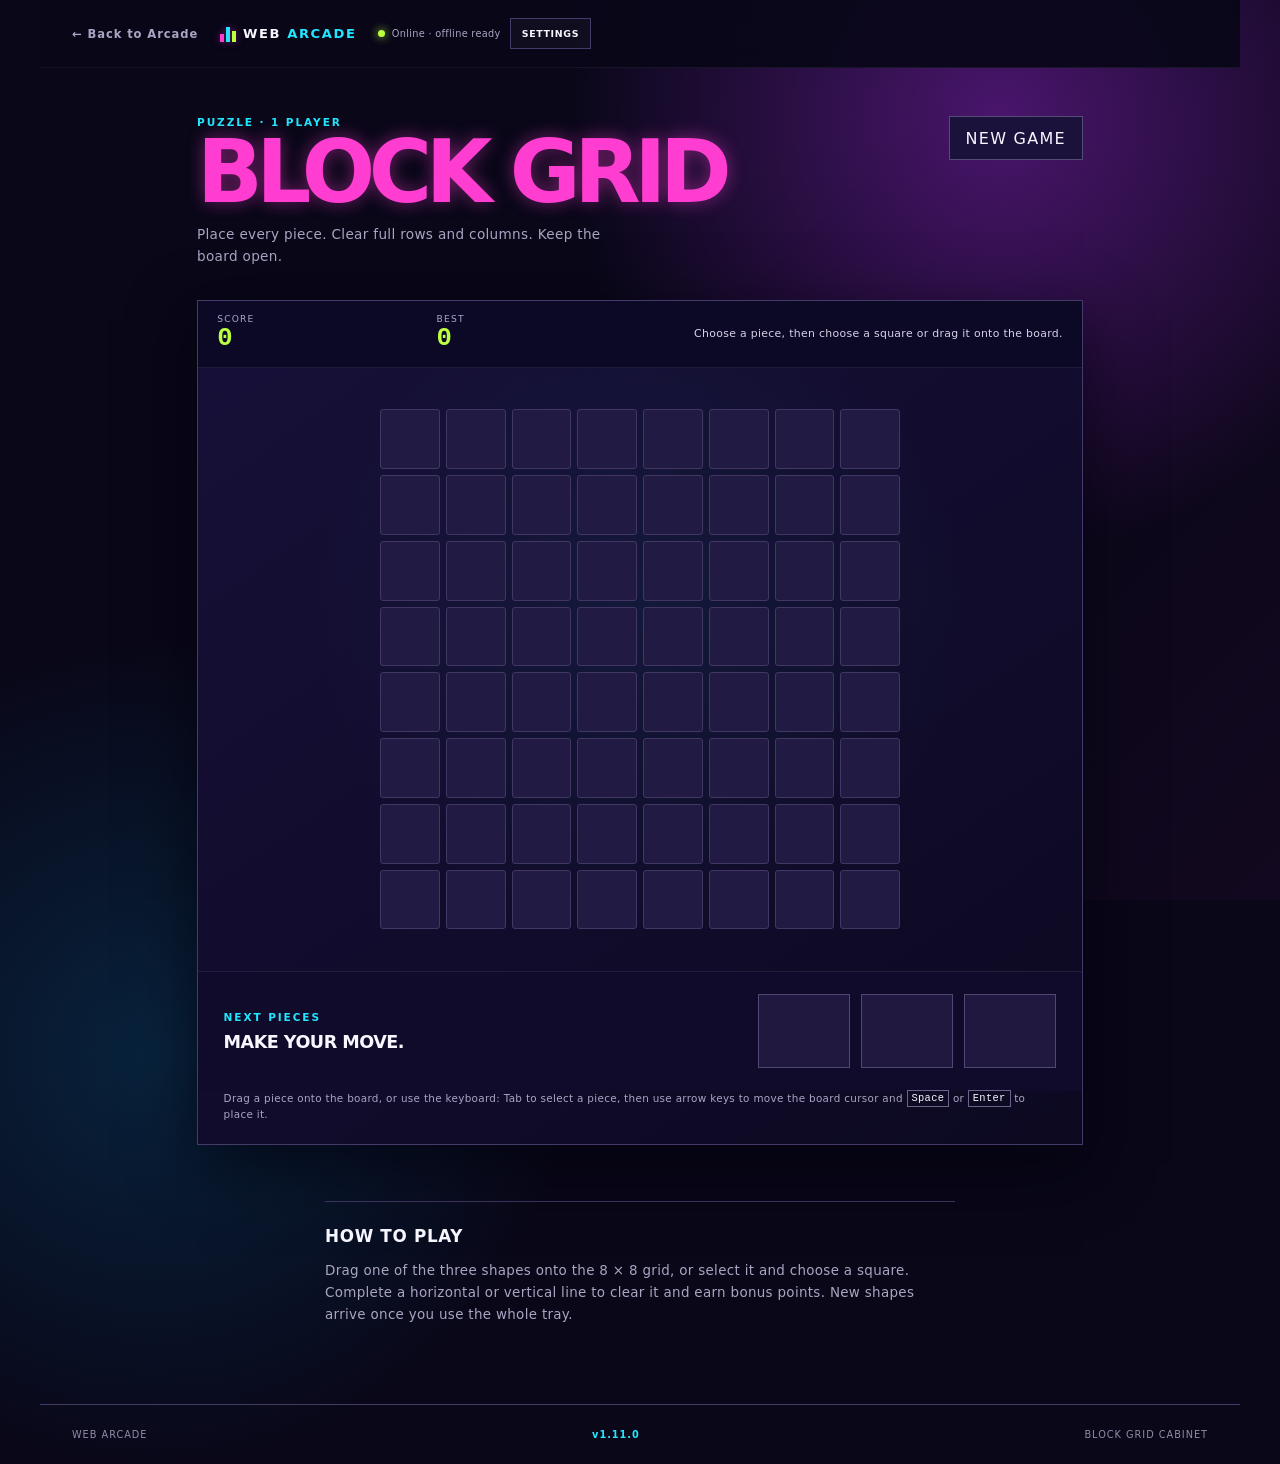
==== commit b3b22741: "Fix Block Grid mobile drag completion" ====
--- a/games/block-grid/index.html
+++ b/games/block-grid/index.html
@@ -1,4 +1,4 @@
 <!doctype html>
 <html lang="en"><head><meta charset="utf-8"><meta name="viewport" content="width=device-width, initial-scale=1, viewport-fit=cover"><meta name="theme-color" content="#08051b"><meta name="description" content="Play Block Grid, a satisfying neon block puzzle in Web Arcade."><script>try{var s=JSON.parse(localStorage.getItem('webArcade.settings')||'{}');document.documentElement.dataset.theme=s.theme||'arcade-dark'}catch(e){}</script><link rel="manifest" href="../../manifest.webmanifest" data-service-worker="../../service-worker.js" data-service-worker-scope="../../"><link rel="icon" href="../../icons/icon.svg"><link rel="stylesheet" href="../../shared/arcade.css"><link rel="stylesheet" href="styles.css"><title>Block Grid · Web Arcade</title></head>
 <body><div class="sr-status" data-announcements role="status" aria-live="polite" aria-atomic="true"></div><a class="skip-link" href="#game-area">Skip to game</a><div class="page-glow" aria-hidden="true"></div><header class="site-header"><a class="back-link" href="../../">← Back to Arcade</a><a class="brand" href="../../" aria-label="Web Arcade home"><span class="brand-mark" aria-hidden="true"><i></i><i></i><i></i></span><span>WEB <strong>ARCADE</strong></span></a><div class="header-tools"><span class="network-status" data-network-status role="status"><i></i><span>Checking connection…</span></span><button class="settings-button" type="button" data-settings aria-haspopup="dialog">Settings</button><button class="install-button" data-install-app type="button" hidden>Install app</button></div></header>
-<main><section class="game-header"><div><p class="eyebrow">PUZZLE · 1 PLAYER</p><h1>BLOCK GRID</h1><p>Place every piece. Clear full rows and columns. Keep the board open.</p></div><button id="restart" class="secondary" type="button">New game</button></section><section id="game-area" class="game-shell" aria-labelledby="game-title"><div class="scorebar"><div><span>Score</span><strong id="score">0</strong></div><div><span>Best</span><strong id="best">0</strong></div><p id="game-title">Choose a piece, then choose a square or drag it onto the board.</p></div><div class="board-wrap"><div id="board" class="board" role="grid" aria-label="8 by 8 Block Grid board"></div></div><section class="tray-panel" aria-labelledby="tray-title"><div><p class="eyebrow">NEXT PIECES</p><h2 id="tray-title">Make your move.</h2></div><div id="tray" class="tray" aria-label="Available block pieces"></div></section><p class="keyboard-help">Drag a piece onto the board, or use the keyboard: Tab to select a piece, then use arrow keys to move the board cursor and <kbd>Space</kbd> or <kbd>Enter</kbd> to place it.</p><div id="overlay" class="overlay" hidden><div><p class="eyebrow">BOARD FULL</p><h2>No more moves.</h2><p id="final-score">You scored 0 points.</p><button id="play-again" class="action" type="button">Play again</button></div></div></section><section class="how-to" aria-labelledby="how-title"><h2 id="how-title">How to play</h2><p>Drag one of the three shapes onto the 8 × 8 grid, or select it and choose a square. Complete a horizontal or vertical line to clear it and earn bonus points. New shapes arrive once you use the whole tray.</p></section></main><footer class="site-footer"><span>WEB ARCADE</span><span data-version>v1.11.0</span><span>BLOCK GRID CABINET</span></footer><script src="../../shared/arcade.js"></script><script src="game.js"></script></body></html>
+<main><section class="game-header"><div><p class="eyebrow">PUZZLE · 1 PLAYER</p><h1>BLOCK GRID</h1><p>Place every piece. Clear full rows and columns. Keep the board open.</p></div><button id="restart" class="secondary" type="button">New game</button></section><section id="game-area" class="game-shell" aria-labelledby="game-title"><div class="scorebar"><div><span>Score</span><strong id="score">0</strong></div><div><span>Best</span><strong id="best">0</strong></div><p id="game-title">Choose a piece, then choose a square or drag it onto the board.</p></div><div class="board-wrap"><div id="board" class="board" role="grid" aria-label="8 by 8 Block Grid board"></div></div><section class="tray-panel" aria-labelledby="tray-title"><div><p class="eyebrow">NEXT PIECES</p><h2 id="tray-title">Make your move.</h2></div><div id="tray" class="tray" aria-label="Available block pieces"></div></section><p class="keyboard-help">Drag a piece onto the board, or use the keyboard: Tab to select a piece, then use arrow keys to move the board cursor and <kbd>Space</kbd> or <kbd>Enter</kbd> to place it.</p><div id="overlay" class="overlay" hidden><div><p class="eyebrow">BOARD FULL</p><h2>No more moves.</h2><p id="final-score">You scored 0 points.</p><button id="play-again" class="action" type="button">Play again</button></div></div></section><section class="how-to" aria-labelledby="how-title"><h2 id="how-title">How to play</h2><p>Drag one of the three shapes onto the 8 × 8 grid, or select it and choose a square. Complete a horizontal or vertical line to clear it and earn bonus points. New shapes arrive once you use the whole tray.</p></section></main><footer class="site-footer"><span>WEB ARCADE</span><span data-version>v1.11.2</span><span>BLOCK GRID CABINET</span></footer><script src="../../shared/arcade.js"></script><script src="game.js"></script></body></html>
--- a/games/block-grid/styles.css
+++ b/games/block-grid/styles.css
@@ -1 +1 @@
-:root{--bg:var(--arcade-bg);--panel:var(--arcade-panel);--cyan:var(--arcade-cyan);--pink:var(--arcade-pink);--lime:var(--arcade-lime);--text:var(--arcade-text);--muted:var(--arcade-muted)}body{margin:0;background:radial-gradient(circle at 78% 8%,#49166c,transparent 26%),radial-gradient(circle at 12% 72%,#073e6080,transparent 27%),var(--bg)}.page-glow{position:fixed;inset:0;z-index:-1;pointer-events:none;background:linear-gradient(135deg,transparent 45%,#ff3ed10a)}main{max-width:950px;margin:auto;padding:3rem 2rem 4rem;padding-left:max(2rem,env(safe-area-inset-left));padding-right:max(2rem,env(safe-area-inset-right));padding-bottom:max(4rem,env(safe-area-inset-bottom))}.game-header{display:flex;justify-content:space-between;gap:1rem;align-items:start;margin-bottom:2rem}.eyebrow{margin:0 0 .55rem;color:var(--cyan);font-size:.66rem;font-weight:900;letter-spacing:.18em}.game-header h1{margin:0;color:var(--pink);font-size:clamp(3rem,8vw,5.4rem);letter-spacing:-.075em;line-height:.82;text-shadow:0 0 18px #ff3ed170}.game-header>div>p:not(.eyebrow){max-width:430px;margin:1rem 0 0;color:var(--muted);font-size:.85rem;line-height:1.6}.secondary{min-height:44px;padding:.65rem 1rem;border:1px solid #554b79;background:#1a123a;color:var(--text);font:700 .7rem inherit;letter-spacing:.08em;text-transform:uppercase;cursor:pointer}.secondary:hover,.secondary:focus-visible{border-color:var(--cyan)}.game-shell{position:relative;border:1px solid var(--arcade-line);background:linear-gradient(145deg,#171039,#0c0921);box-shadow:0 20px 60px #02020c99;overflow:hidden}.scorebar{display:grid;grid-template-columns:1fr 1fr 2fr;align-items:center;gap:1rem;padding:.85rem 1.2rem;border-bottom:1px solid #ffffff14;background:#0c0927}.scorebar div span{display:block;color:var(--muted);font-size:.57rem;letter-spacing:.13em;text-transform:uppercase}.scorebar strong{color:var(--lime);font:900 1.6rem ui-monospace,monospace}.scorebar p{margin:0;text-align:right;color:#d8d2e6;font-size:.68rem;line-height:1.4}.board-wrap{padding:clamp(1rem,4vw,2.6rem);display:flex;justify-content:center;background:radial-gradient(circle at 50% 40%,#22e6ff0e,transparent 58%)}.board{display:grid;grid-template-columns:repeat(8,1fr);gap:clamp(3px,.65vw,6px);width:min(100%,520px);aspect-ratio:1;touch-action:none}.cell{min-width:0;border:1px solid #423764;border-radius:3px;background:#211a42;cursor:pointer;transition:transform .12s,background .12s,box-shadow .12s}.cell:hover,.cell:focus-visible,.cell.cursor{border-color:var(--cyan);outline:0}.cell.cursor{box-shadow:inset 0 0 0 1px var(--cyan)}.cell.filled,.cell.preview{border-color:transparent}.cell.filled.cyan,.piece i.cyan,.cell.preview.cyan{background:var(--cyan);box-shadow:0 0 10px #22e6ff88}.cell.filled.pink,.piece i.pink,.cell.preview.pink{background:var(--pink);box-shadow:0 0 10px #ff3ed188}.cell.filled.lime,.piece i.lime,.cell.preview.lime{background:var(--lime);box-shadow:0 0 10px #bcff3f88}.cell.filled.orange,.piece i.orange,.cell.preview.orange{background:var(--arcade-orange);box-shadow:0 0 10px #ff9b4a88}.cell.preview{opacity:.65}.cell.invalid{background:#ff3e5a66;border-color:#ff788b}.tray-panel{display:flex;justify-content:space-between;align-items:center;gap:1rem;padding:1.4rem 1.6rem;border-top:1px solid #ffffff13;background:#100b2b}.tray-panel h2{margin:0;font-size:1.1rem;letter-spacing:-.03em;text-transform:uppercase}.tray{display:flex;justify-content:flex-end;gap:.7rem}.piece{display:grid;grid-template-columns:repeat(var(--cols),16px);grid-template-rows:repeat(var(--rows),16px);gap:2px;align-content:center;justify-content:center;width:92px;height:74px;border:1px solid #514773;background:#20183e;cursor:grab;touch-action:none}.piece:hover,.piece:focus-visible,.piece.selected{border-color:var(--lime);outline:0;box-shadow:0 0 0 2px #bcff3f28}.piece.dragging{cursor:grabbing;opacity:.72}.piece i{display:block;min-width:0;border-radius:2px}.piece.used{opacity:.25;cursor:default}.keyboard-help{margin:0;padding:0 1.6rem 1.35rem;color:var(--muted);font-size:.65rem;line-height:1.5}.keyboard-help kbd{padding:.08rem .25rem;border:1px solid #6c638d;color:var(--text)}.overlay{position:absolute;inset:0;display:grid;place-items:center;text-align:center;background:#09061de8}.overlay[hidden]{display:none}.overlay>div{padding:2rem}.overlay h2{margin:.2rem 0;color:var(--lime);font-size:clamp(2.2rem,7vw,4.5rem);letter-spacing:-.07em;text-shadow:0 0 18px #bcff3f88}.overlay p:not(.eyebrow){color:var(--muted)}.action{min-height:44px;padding:.9rem 1.25rem;border:0;background:var(--pink);color:#fff;font:900 .7rem inherit;letter-spacing:.1em;text-transform:uppercase;cursor:pointer;box-shadow:4px 4px 0 var(--cyan)}.how-to{max-width:630px;margin:3.5rem auto 0;padding-top:1.5rem;border-top:1px solid #3e3563}.how-to h2{margin:0;font-size:1.05rem;letter-spacing:.04em;text-transform:uppercase}.how-to p{color:var(--muted);font-size:.84rem;line-height:1.65}@media(max-width:650px){main{padding:2rem 1rem 3rem;padding-left:max(1rem,env(safe-area-inset-left));padding-right:max(1rem,env(safe-area-inset-right));padding-bottom:max(3rem,env(safe-area-inset-bottom))}.game-header{align-items:center;margin-bottom:1.3rem}.game-header h1{font-size:clamp(2.7rem,14vw,4rem)}.game-header>div>p:not(.eyebrow){font-size:.76rem}.secondary{padding:.6rem}.scorebar{grid-template-columns:1fr 1fr;gap:.6rem;padding:.75rem 1rem}.scorebar p{grid-column:1/-1;text-align:left;border-top:1px solid #ffffff12;padding-top:.55rem}.board-wrap{padding:1rem}.tray-panel{align-items:start;flex-direction:column;padding:1.1rem}.tray{width:100%;justify-content:space-between}.piece{width:calc((100vw - 4rem)/3);max-width:92px;height:68px}.keyboard-help{padding:0 1.1rem 1.1rem}.how-to{margin-top:2.7rem}}@media(max-width:360px){.piece{width:76px}.tray{gap:.35rem}}
+:root{--bg:var(--arcade-bg);--panel:var(--arcade-panel);--cyan:var(--arcade-cyan);--pink:var(--arcade-pink);--lime:var(--arcade-lime);--text:var(--arcade-text);--muted:var(--arcade-muted)}body{margin:0;background:radial-gradient(circle at 78% 8%,#49166c,transparent 26%),radial-gradient(circle at 12% 72%,#073e6080,transparent 27%),var(--bg)}body.dragging-piece{overscroll-behavior:none}.page-glow{position:fixed;inset:0;z-index:-1;pointer-events:none;background:linear-gradient(135deg,transparent 45%,#ff3ed10a)}main{max-width:950px;margin:auto;padding:3rem 2rem 4rem;padding-left:max(2rem,env(safe-area-inset-left));padding-right:max(2rem,env(safe-area-inset-right));padding-bottom:max(4rem,env(safe-area-inset-bottom))}.game-header{display:flex;justify-content:space-between;gap:1rem;align-items:start;margin-bottom:2rem}.eyebrow{margin:0 0 .55rem;color:var(--cyan);font-size:.66rem;font-weight:900;letter-spacing:.18em}.game-header h1{margin:0;color:var(--pink);font-size:clamp(3rem,8vw,5.4rem);letter-spacing:-.075em;line-height:.82;text-shadow:0 0 18px #ff3ed170}.game-header>div>p:not(.eyebrow){max-width:430px;margin:1rem 0 0;color:var(--muted);font-size:.85rem;line-height:1.6}.secondary{min-height:44px;padding:.65rem 1rem;border:1px solid #554b79;background:#1a123a;color:var(--text);font:700 .7rem inherit;letter-spacing:.08em;text-transform:uppercase;cursor:pointer}.secondary:hover,.secondary:focus-visible{border-color:var(--cyan)}.game-shell{position:relative;border:1px solid var(--arcade-line);background:linear-gradient(145deg,#171039,#0c0921);box-shadow:0 20px 60px #02020c99;overflow:hidden}.scorebar{display:grid;grid-template-columns:1fr 1fr 2fr;align-items:center;gap:1rem;padding:.85rem 1.2rem;border-bottom:1px solid #ffffff14;background:#0c0927}.scorebar div span{display:block;color:var(--muted);font-size:.57rem;letter-spacing:.13em;text-transform:uppercase}.scorebar strong{color:var(--lime);font:900 1.6rem ui-monospace,monospace}.scorebar p{margin:0;text-align:right;color:#d8d2e6;font-size:.68rem;line-height:1.4}.board-wrap{padding:clamp(1rem,4vw,2.6rem);display:flex;justify-content:center;background:radial-gradient(circle at 50% 40%,#22e6ff0e,transparent 58%)}.board{display:grid;grid-template-columns:repeat(8,1fr);gap:clamp(3px,.65vw,6px);width:min(100%,520px);aspect-ratio:1;touch-action:none}.cell{min-width:0;border:1px solid #423764;border-radius:3px;background:#211a42;cursor:pointer;transition:transform .12s,background .12s,box-shadow .12s}.cell:hover,.cell:focus-visible,.cell.cursor{border-color:var(--cyan);outline:0}.cell.cursor{box-shadow:inset 0 0 0 1px var(--cyan)}.cell.filled,.cell.preview{border-color:transparent}.cell.filled.cyan,.piece i.cyan,.drag-preview i.cyan,.cell.preview.cyan{background:var(--cyan);box-shadow:0 0 10px #22e6ff88}.cell.filled.pink,.piece i.pink,.drag-preview i.pink,.cell.preview.pink{background:var(--pink);box-shadow:0 0 10px #ff3ed188}.cell.filled.lime,.piece i.lime,.drag-preview i.lime,.cell.preview.lime{background:var(--lime);box-shadow:0 0 10px #bcff3f88}.cell.filled.orange,.piece i.orange,.drag-preview i.orange,.cell.preview.orange{background:var(--arcade-orange);box-shadow:0 0 10px #ff9b4a88}.cell.preview{opacity:.65}.cell.invalid{background:#ff3e5a66;border-color:#ff788b}.tray-panel{display:flex;justify-content:space-between;align-items:center;gap:1rem;padding:1.4rem 1.6rem;border-top:1px solid #ffffff13;background:#100b2b}.tray-panel h2{margin:0;font-size:1.1rem;letter-spacing:-.03em;text-transform:uppercase}.tray{display:flex;justify-content:flex-end;gap:.7rem}.piece{display:grid;grid-template-columns:repeat(var(--cols),16px);grid-template-rows:repeat(var(--rows),16px);gap:2px;align-content:center;justify-content:center;width:92px;height:74px;border:1px solid #514773;background:#20183e;cursor:grab;touch-action:none}.piece:hover,.piece:focus-visible,.piece.selected{border-color:var(--lime);outline:0;box-shadow:0 0 0 2px #bcff3f28}.piece.dragging{cursor:grabbing;opacity:.35}.piece i,.drag-preview i{display:block;min-width:0;border-radius:2px}.drag-preview{position:fixed;top:0;left:0;z-index:10;display:grid;grid-template-columns:repeat(var(--cols),var(--drag-cell));grid-template-rows:repeat(var(--rows),var(--drag-cell));gap:var(--drag-gap);pointer-events:none;opacity:.88;filter:drop-shadow(0 8px 10px #05020c99);will-change:transform}.piece.used{opacity:.25;cursor:default}.keyboard-help{margin:0;padding:0 1.6rem 1.35rem;color:var(--muted);font-size:.65rem;line-height:1.5}.keyboard-help kbd{padding:.08rem .25rem;border:1px solid #6c638d;color:var(--text)}.overlay{position:absolute;inset:0;display:grid;place-items:center;text-align:center;background:#09061de8}.overlay[hidden]{display:none}.overlay>div{padding:2rem}.overlay h2{margin:.2rem 0;color:var(--lime);font-size:clamp(2.2rem,7vw,4.5rem);letter-spacing:-.07em;text-shadow:0 0 18px #bcff3f88}.overlay p:not(.eyebrow){color:var(--muted)}.action{min-height:44px;padding:.9rem 1.25rem;border:0;background:var(--pink);color:#fff;font:900 .7rem inherit;letter-spacing:.1em;text-transform:uppercase;cursor:pointer;box-shadow:4px 4px 0 var(--cyan)}.how-to{max-width:630px;margin:3.5rem auto 0;padding-top:1.5rem;border-top:1px solid #3e3563}.how-to h2{margin:0;font-size:1.05rem;letter-spacing:.04em;text-transform:uppercase}.how-to p{color:var(--muted);font-size:.84rem;line-height:1.65}@media(max-width:650px){main{padding:2rem 1rem 3rem;padding-left:max(1rem,env(safe-area-inset-left));padding-right:max(1rem,env(safe-area-inset-right));padding-bottom:max(3rem,env(safe-area-inset-bottom))}.game-header{align-items:center;margin-bottom:1.3rem}.game-header h1{font-size:clamp(2.7rem,14vw,4rem)}.game-header>div>p:not(.eyebrow){font-size:.76rem}.secondary{padding:.6rem}.scorebar{grid-template-columns:1fr 1fr;gap:.6rem;padding:.75rem 1rem}.scorebar p{grid-column:1/-1;text-align:left;border-top:1px solid #ffffff12;padding-top:.55rem}.board-wrap{padding:1rem}.tray-panel{align-items:start;flex-direction:column;padding:1.1rem}.tray{width:100%;justify-content:space-between}.piece{width:calc((100vw - 4rem)/3);max-width:92px;height:68px}.keyboard-help{padding:0 1.1rem 1.1rem}.how-to{margin-top:2.7rem}}@media(max-width:360px){.piece{width:76px}.tray{gap:.35rem}}
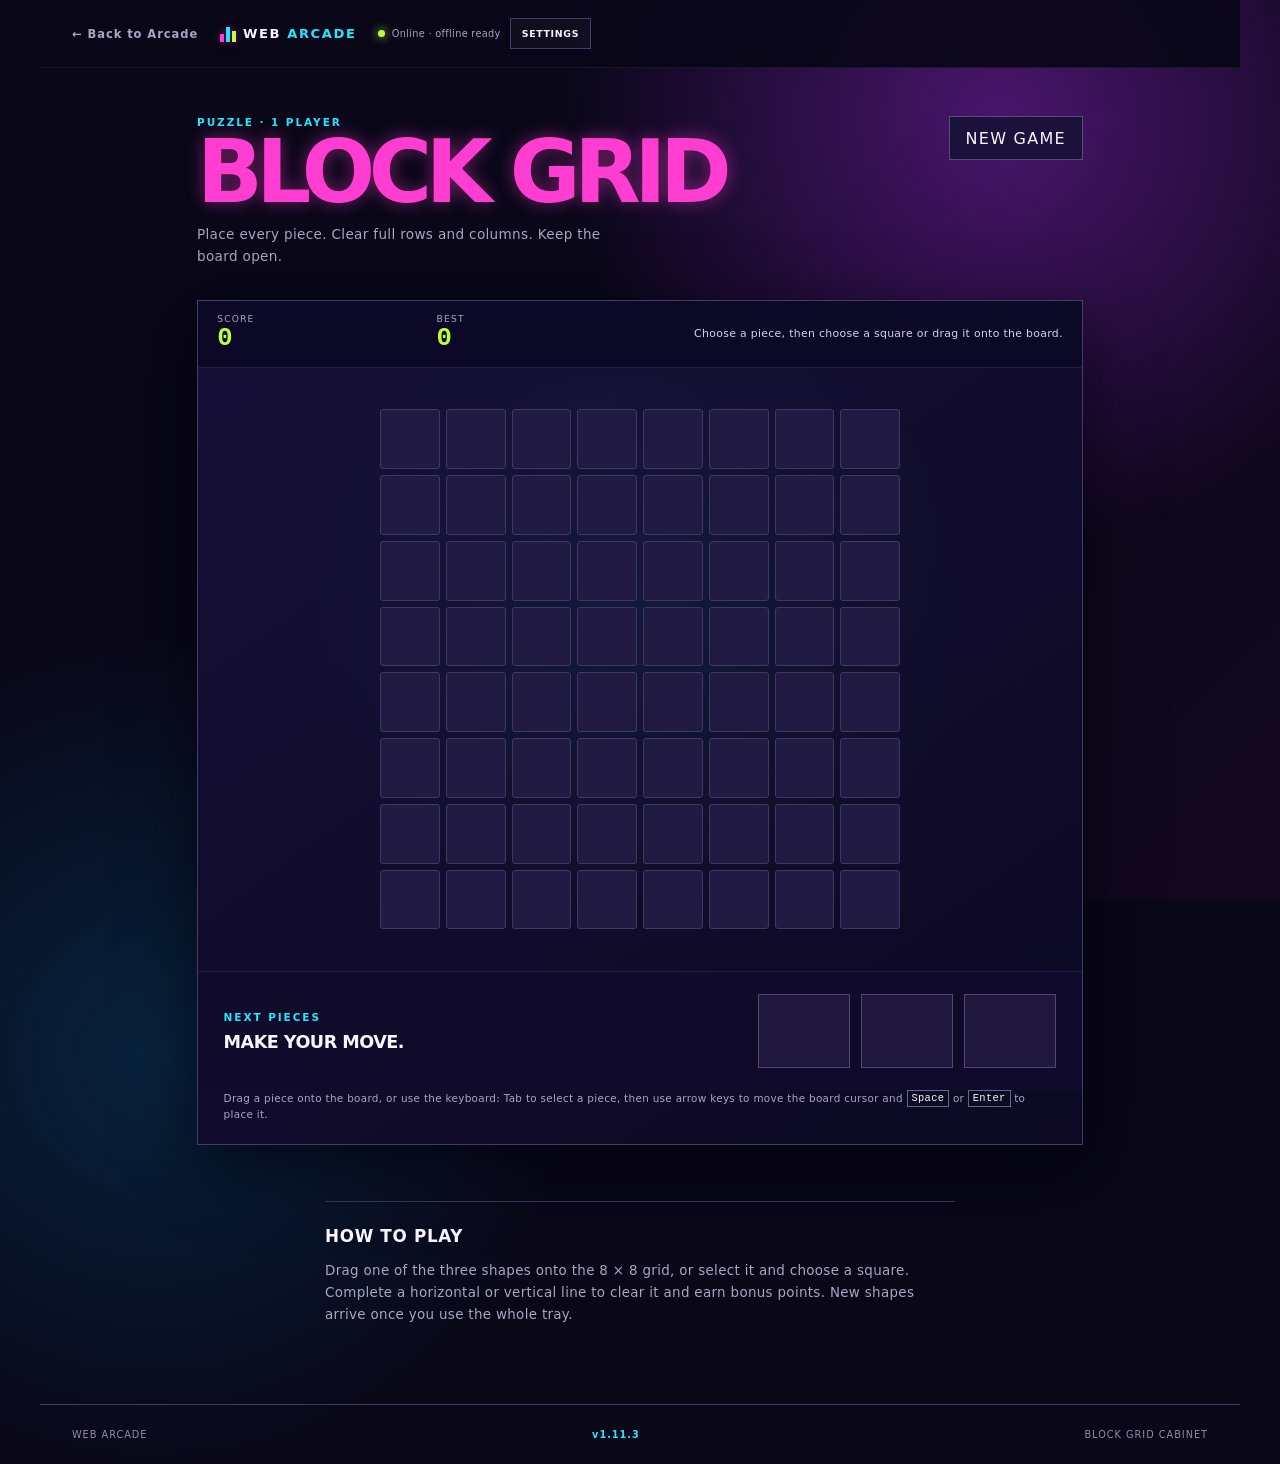
==== commit 3475094d: "Fix Block Grid mobile drop handling" ====
--- a/games/block-grid/index.html
+++ b/games/block-grid/index.html
@@ -1,4 +1,4 @@
 <!doctype html>
 <html lang="en"><head><meta charset="utf-8"><meta name="viewport" content="width=device-width, initial-scale=1, viewport-fit=cover"><meta name="theme-color" content="#08051b"><meta name="description" content="Play Block Grid, a satisfying neon block puzzle in Web Arcade."><script>try{var s=JSON.parse(localStorage.getItem('webArcade.settings')||'{}');document.documentElement.dataset.theme=s.theme||'arcade-dark'}catch(e){}</script><link rel="manifest" href="../../manifest.webmanifest" data-service-worker="../../service-worker.js" data-service-worker-scope="../../"><link rel="icon" href="../../icons/icon.svg"><link rel="stylesheet" href="../../shared/arcade.css"><link rel="stylesheet" href="styles.css"><title>Block Grid · Web Arcade</title></head>
 <body><div class="sr-status" data-announcements role="status" aria-live="polite" aria-atomic="true"></div><a class="skip-link" href="#game-area">Skip to game</a><div class="page-glow" aria-hidden="true"></div><header class="site-header"><a class="back-link" href="../../">← Back to Arcade</a><a class="brand" href="../../" aria-label="Web Arcade home"><span class="brand-mark" aria-hidden="true"><i></i><i></i><i></i></span><span>WEB <strong>ARCADE</strong></span></a><div class="header-tools"><span class="network-status" data-network-status role="status"><i></i><span>Checking connection…</span></span><button class="settings-button" type="button" data-settings aria-haspopup="dialog">Settings</button><button class="install-button" data-install-app type="button" hidden>Install app</button></div></header>
-<main><section class="game-header"><div><p class="eyebrow">PUZZLE · 1 PLAYER</p><h1>BLOCK GRID</h1><p>Place every piece. Clear full rows and columns. Keep the board open.</p></div><button id="restart" class="secondary" type="button">New game</button></section><section id="game-area" class="game-shell" aria-labelledby="game-title"><div class="scorebar"><div><span>Score</span><strong id="score">0</strong></div><div><span>Best</span><strong id="best">0</strong></div><p id="game-title">Choose a piece, then choose a square or drag it onto the board.</p></div><div class="board-wrap"><div id="board" class="board" role="grid" aria-label="8 by 8 Block Grid board"></div></div><section class="tray-panel" aria-labelledby="tray-title"><div><p class="eyebrow">NEXT PIECES</p><h2 id="tray-title">Make your move.</h2></div><div id="tray" class="tray" aria-label="Available block pieces"></div></section><p class="keyboard-help">Drag a piece onto the board, or use the keyboard: Tab to select a piece, then use arrow keys to move the board cursor and <kbd>Space</kbd> or <kbd>Enter</kbd> to place it.</p><div id="overlay" class="overlay" hidden><div><p class="eyebrow">BOARD FULL</p><h2>No more moves.</h2><p id="final-score">You scored 0 points.</p><button id="play-again" class="action" type="button">Play again</button></div></div></section><section class="how-to" aria-labelledby="how-title"><h2 id="how-title">How to play</h2><p>Drag one of the three shapes onto the 8 × 8 grid, or select it and choose a square. Complete a horizontal or vertical line to clear it and earn bonus points. New shapes arrive once you use the whole tray.</p></section></main><footer class="site-footer"><span>WEB ARCADE</span><span data-version>v1.11.2</span><span>BLOCK GRID CABINET</span></footer><script src="../../shared/arcade.js"></script><script src="game.js"></script></body></html>
+<main><section class="game-header"><div><p class="eyebrow">PUZZLE · 1 PLAYER</p><h1>BLOCK GRID</h1><p>Place every piece. Clear full rows and columns. Keep the board open.</p></div><button id="restart" class="secondary" type="button">New game</button></section><section id="game-area" class="game-shell" aria-labelledby="game-title"><div class="scorebar"><div><span>Score</span><strong id="score">0</strong></div><div><span>Best</span><strong id="best">0</strong></div><p id="game-title">Choose a piece, then choose a square or drag it onto the board.</p></div><div class="board-wrap"><div id="board" class="board" role="grid" aria-label="8 by 8 Block Grid board"></div></div><section class="tray-panel" aria-labelledby="tray-title"><div><p class="eyebrow">NEXT PIECES</p><h2 id="tray-title">Make your move.</h2></div><div id="tray" class="tray" aria-label="Available block pieces"></div></section><p class="keyboard-help">Drag a piece onto the board, or use the keyboard: Tab to select a piece, then use arrow keys to move the board cursor and <kbd>Space</kbd> or <kbd>Enter</kbd> to place it.</p><div id="overlay" class="overlay" hidden><div><p class="eyebrow">BOARD FULL</p><h2>No more moves.</h2><p id="final-score">You scored 0 points.</p><button id="play-again" class="action" type="button">Play again</button></div></div></section><section class="how-to" aria-labelledby="how-title"><h2 id="how-title">How to play</h2><p>Drag one of the three shapes onto the 8 × 8 grid, or select it and choose a square. Complete a horizontal or vertical line to clear it and earn bonus points. New shapes arrive once you use the whole tray.</p></section></main><footer class="site-footer"><span>WEB ARCADE</span><span data-version>v1.11.3</span><span>BLOCK GRID CABINET</span></footer><script src="../../shared/arcade.js"></script><script src="game.js"></script></body></html>
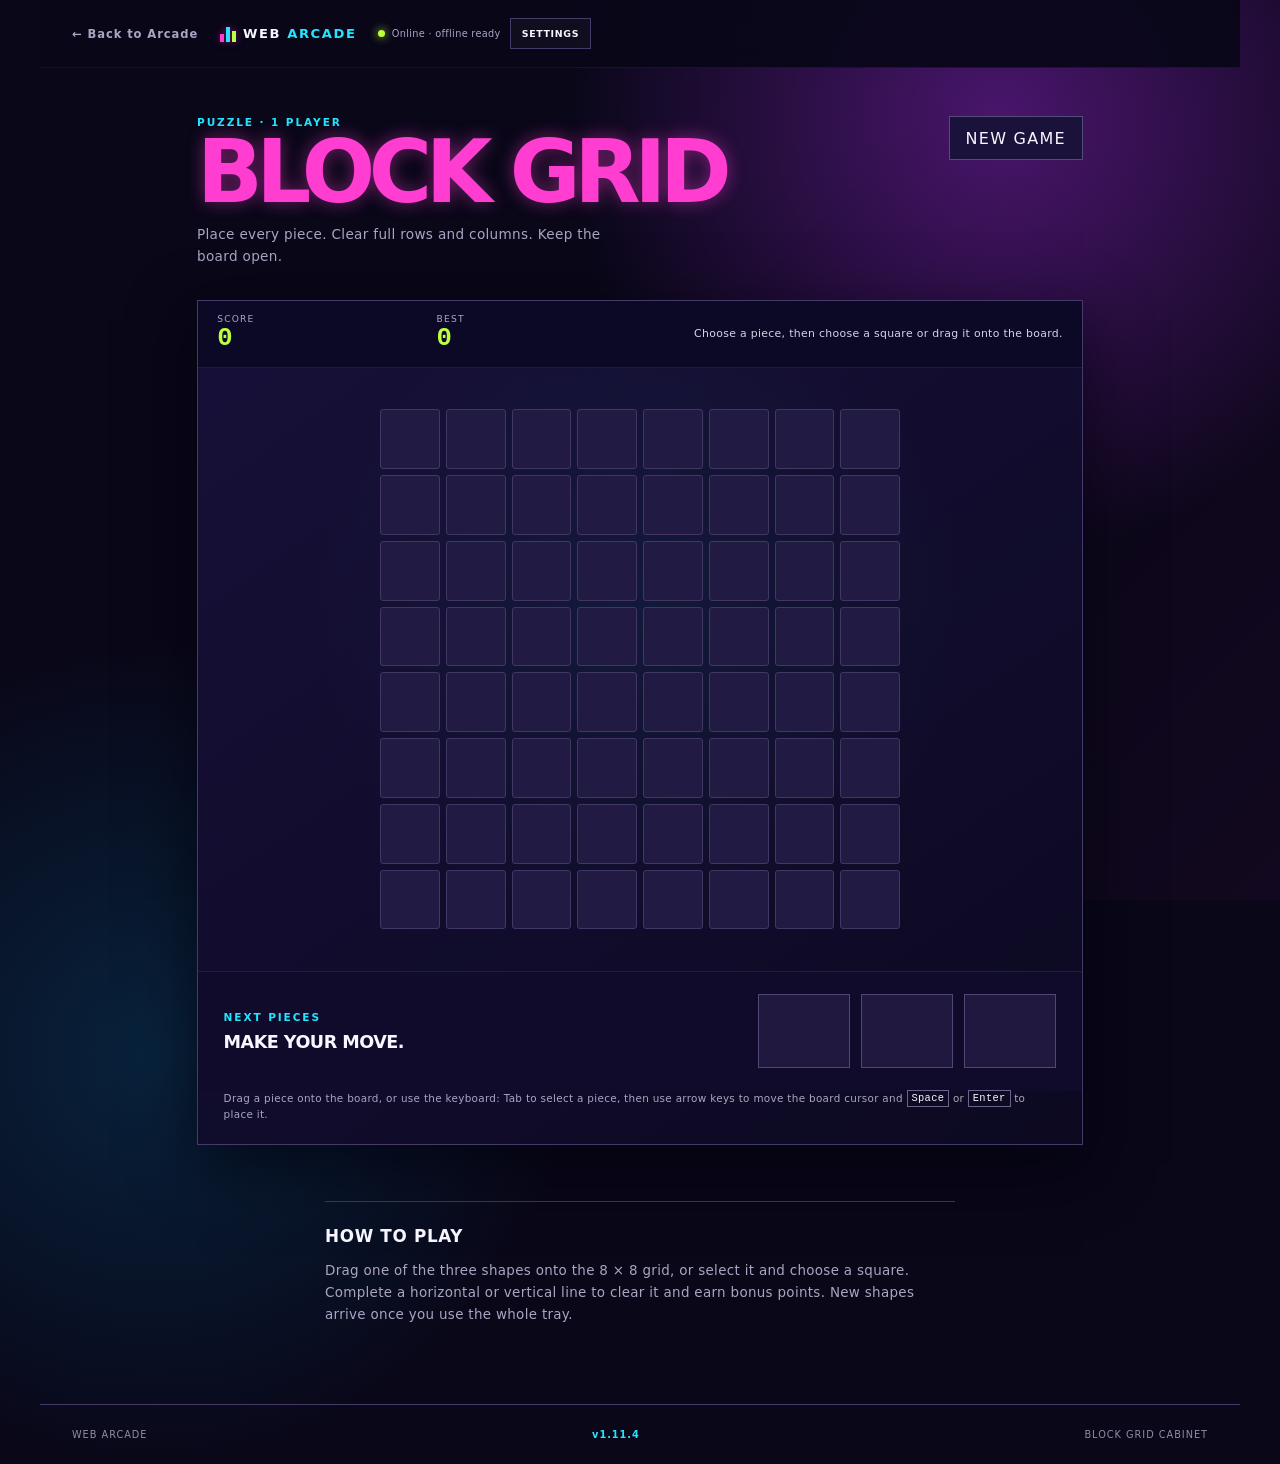
==== commit d54b951a: "Fix Block Grid touch drag containment" ====
--- a/games/block-grid/index.html
+++ b/games/block-grid/index.html
@@ -1,4 +1,4 @@
 <!doctype html>
 <html lang="en"><head><meta charset="utf-8"><meta name="viewport" content="width=device-width, initial-scale=1, viewport-fit=cover"><meta name="theme-color" content="#08051b"><meta name="description" content="Play Block Grid, a satisfying neon block puzzle in Web Arcade."><script>try{var s=JSON.parse(localStorage.getItem('webArcade.settings')||'{}');document.documentElement.dataset.theme=s.theme||'arcade-dark'}catch(e){}</script><link rel="manifest" href="../../manifest.webmanifest" data-service-worker="../../service-worker.js" data-service-worker-scope="../../"><link rel="icon" href="../../icons/icon.svg"><link rel="stylesheet" href="../../shared/arcade.css"><link rel="stylesheet" href="styles.css"><title>Block Grid · Web Arcade</title></head>
 <body><div class="sr-status" data-announcements role="status" aria-live="polite" aria-atomic="true"></div><a class="skip-link" href="#game-area">Skip to game</a><div class="page-glow" aria-hidden="true"></div><header class="site-header"><a class="back-link" href="../../">← Back to Arcade</a><a class="brand" href="../../" aria-label="Web Arcade home"><span class="brand-mark" aria-hidden="true"><i></i><i></i><i></i></span><span>WEB <strong>ARCADE</strong></span></a><div class="header-tools"><span class="network-status" data-network-status role="status"><i></i><span>Checking connection…</span></span><button class="settings-button" type="button" data-settings aria-haspopup="dialog">Settings</button><button class="install-button" data-install-app type="button" hidden>Install app</button></div></header>
-<main><section class="game-header"><div><p class="eyebrow">PUZZLE · 1 PLAYER</p><h1>BLOCK GRID</h1><p>Place every piece. Clear full rows and columns. Keep the board open.</p></div><button id="restart" class="secondary" type="button">New game</button></section><section id="game-area" class="game-shell" aria-labelledby="game-title"><div class="scorebar"><div><span>Score</span><strong id="score">0</strong></div><div><span>Best</span><strong id="best">0</strong></div><p id="game-title">Choose a piece, then choose a square or drag it onto the board.</p></div><div class="board-wrap"><div id="board" class="board" role="grid" aria-label="8 by 8 Block Grid board"></div></div><section class="tray-panel" aria-labelledby="tray-title"><div><p class="eyebrow">NEXT PIECES</p><h2 id="tray-title">Make your move.</h2></div><div id="tray" class="tray" aria-label="Available block pieces"></div></section><p class="keyboard-help">Drag a piece onto the board, or use the keyboard: Tab to select a piece, then use arrow keys to move the board cursor and <kbd>Space</kbd> or <kbd>Enter</kbd> to place it.</p><div id="overlay" class="overlay" hidden><div><p class="eyebrow">BOARD FULL</p><h2>No more moves.</h2><p id="final-score">You scored 0 points.</p><button id="play-again" class="action" type="button">Play again</button></div></div></section><section class="how-to" aria-labelledby="how-title"><h2 id="how-title">How to play</h2><p>Drag one of the three shapes onto the 8 × 8 grid, or select it and choose a square. Complete a horizontal or vertical line to clear it and earn bonus points. New shapes arrive once you use the whole tray.</p></section></main><footer class="site-footer"><span>WEB ARCADE</span><span data-version>v1.11.3</span><span>BLOCK GRID CABINET</span></footer><script src="../../shared/arcade.js"></script><script src="game.js"></script></body></html>
+<main><section class="game-header"><div><p class="eyebrow">PUZZLE · 1 PLAYER</p><h1>BLOCK GRID</h1><p>Place every piece. Clear full rows and columns. Keep the board open.</p></div><button id="restart" class="secondary" type="button">New game</button></section><section id="game-area" class="game-shell" aria-labelledby="game-title"><div class="scorebar"><div><span>Score</span><strong id="score">0</strong></div><div><span>Best</span><strong id="best">0</strong></div><p id="game-title">Choose a piece, then choose a square or drag it onto the board.</p></div><div class="board-wrap"><div id="board" class="board" role="grid" aria-label="8 by 8 Block Grid board"></div></div><section class="tray-panel" aria-labelledby="tray-title"><div><p class="eyebrow">NEXT PIECES</p><h2 id="tray-title">Make your move.</h2></div><div id="tray" class="tray" aria-label="Available block pieces"></div></section><p class="keyboard-help">Drag a piece onto the board, or use the keyboard: Tab to select a piece, then use arrow keys to move the board cursor and <kbd>Space</kbd> or <kbd>Enter</kbd> to place it.</p><div id="overlay" class="overlay" hidden><div><p class="eyebrow">BOARD FULL</p><h2>No more moves.</h2><p id="final-score">You scored 0 points.</p><button id="play-again" class="action" type="button">Play again</button></div></div></section><section class="how-to" aria-labelledby="how-title"><h2 id="how-title">How to play</h2><p>Drag one of the three shapes onto the 8 × 8 grid, or select it and choose a square. Complete a horizontal or vertical line to clear it and earn bonus points. New shapes arrive once you use the whole tray.</p></section></main><footer class="site-footer"><span>WEB ARCADE</span><span data-version>v1.11.4</span><span>BLOCK GRID CABINET</span></footer><script src="../../shared/arcade.js"></script><script src="game.js"></script></body></html>
--- a/games/block-grid/styles.css
+++ b/games/block-grid/styles.css
@@ -1 +1 @@
-:root{--bg:var(--arcade-bg);--panel:var(--arcade-panel);--cyan:var(--arcade-cyan);--pink:var(--arcade-pink);--lime:var(--arcade-lime);--text:var(--arcade-text);--muted:var(--arcade-muted)}body{margin:0;background:radial-gradient(circle at 78% 8%,#49166c,transparent 26%),radial-gradient(circle at 12% 72%,#073e6080,transparent 27%),var(--bg)}body.dragging-piece{overscroll-behavior:none}.page-glow{position:fixed;inset:0;z-index:-1;pointer-events:none;background:linear-gradient(135deg,transparent 45%,#ff3ed10a)}main{max-width:950px;margin:auto;padding:3rem 2rem 4rem;padding-left:max(2rem,env(safe-area-inset-left));padding-right:max(2rem,env(safe-area-inset-right));padding-bottom:max(4rem,env(safe-area-inset-bottom))}.game-header{display:flex;justify-content:space-between;gap:1rem;align-items:start;margin-bottom:2rem}.eyebrow{margin:0 0 .55rem;color:var(--cyan);font-size:.66rem;font-weight:900;letter-spacing:.18em}.game-header h1{margin:0;color:var(--pink);font-size:clamp(3rem,8vw,5.4rem);letter-spacing:-.075em;line-height:.82;text-shadow:0 0 18px #ff3ed170}.game-header>div>p:not(.eyebrow){max-width:430px;margin:1rem 0 0;color:var(--muted);font-size:.85rem;line-height:1.6}.secondary{min-height:44px;padding:.65rem 1rem;border:1px solid #554b79;background:#1a123a;color:var(--text);font:700 .7rem inherit;letter-spacing:.08em;text-transform:uppercase;cursor:pointer}.secondary:hover,.secondary:focus-visible{border-color:var(--cyan)}.game-shell{position:relative;border:1px solid var(--arcade-line);background:linear-gradient(145deg,#171039,#0c0921);box-shadow:0 20px 60px #02020c99;overflow:hidden}.scorebar{display:grid;grid-template-columns:1fr 1fr 2fr;align-items:center;gap:1rem;padding:.85rem 1.2rem;border-bottom:1px solid #ffffff14;background:#0c0927}.scorebar div span{display:block;color:var(--muted);font-size:.57rem;letter-spacing:.13em;text-transform:uppercase}.scorebar strong{color:var(--lime);font:900 1.6rem ui-monospace,monospace}.scorebar p{margin:0;text-align:right;color:#d8d2e6;font-size:.68rem;line-height:1.4}.board-wrap{padding:clamp(1rem,4vw,2.6rem);display:flex;justify-content:center;background:radial-gradient(circle at 50% 40%,#22e6ff0e,transparent 58%)}.board{display:grid;grid-template-columns:repeat(8,1fr);gap:clamp(3px,.65vw,6px);width:min(100%,520px);aspect-ratio:1;touch-action:none}.cell{min-width:0;border:1px solid #423764;border-radius:3px;background:#211a42;cursor:pointer;transition:transform .12s,background .12s,box-shadow .12s}.cell:hover,.cell:focus-visible,.cell.cursor{border-color:var(--cyan);outline:0}.cell.cursor{box-shadow:inset 0 0 0 1px var(--cyan)}.cell.filled,.cell.preview{border-color:transparent}.cell.filled.cyan,.piece i.cyan,.drag-preview i.cyan,.cell.preview.cyan{background:var(--cyan);box-shadow:0 0 10px #22e6ff88}.cell.filled.pink,.piece i.pink,.drag-preview i.pink,.cell.preview.pink{background:var(--pink);box-shadow:0 0 10px #ff3ed188}.cell.filled.lime,.piece i.lime,.drag-preview i.lime,.cell.preview.lime{background:var(--lime);box-shadow:0 0 10px #bcff3f88}.cell.filled.orange,.piece i.orange,.drag-preview i.orange,.cell.preview.orange{background:var(--arcade-orange);box-shadow:0 0 10px #ff9b4a88}.cell.preview{opacity:.65}.cell.invalid{background:#ff3e5a66;border-color:#ff788b}.tray-panel{display:flex;justify-content:space-between;align-items:center;gap:1rem;padding:1.4rem 1.6rem;border-top:1px solid #ffffff13;background:#100b2b}.tray-panel h2{margin:0;font-size:1.1rem;letter-spacing:-.03em;text-transform:uppercase}.tray{display:flex;justify-content:flex-end;gap:.7rem}.piece{display:grid;grid-template-columns:repeat(var(--cols),16px);grid-template-rows:repeat(var(--rows),16px);gap:2px;align-content:center;justify-content:center;width:92px;height:74px;border:1px solid #514773;background:#20183e;cursor:grab;touch-action:none}.piece:hover,.piece:focus-visible,.piece.selected{border-color:var(--lime);outline:0;box-shadow:0 0 0 2px #bcff3f28}.piece.dragging{cursor:grabbing;opacity:.35}.piece i,.drag-preview i{display:block;min-width:0;border-radius:2px}.drag-preview{position:fixed;top:0;left:0;z-index:10;display:grid;grid-template-columns:repeat(var(--cols),var(--drag-cell));grid-template-rows:repeat(var(--rows),var(--drag-cell));gap:var(--drag-gap);pointer-events:none;opacity:.88;filter:drop-shadow(0 8px 10px #05020c99);will-change:transform}.piece.used{opacity:.25;cursor:default}.keyboard-help{margin:0;padding:0 1.6rem 1.35rem;color:var(--muted);font-size:.65rem;line-height:1.5}.keyboard-help kbd{padding:.08rem .25rem;border:1px solid #6c638d;color:var(--text)}.overlay{position:absolute;inset:0;display:grid;place-items:center;text-align:center;background:#09061de8}.overlay[hidden]{display:none}.overlay>div{padding:2rem}.overlay h2{margin:.2rem 0;color:var(--lime);font-size:clamp(2.2rem,7vw,4.5rem);letter-spacing:-.07em;text-shadow:0 0 18px #bcff3f88}.overlay p:not(.eyebrow){color:var(--muted)}.action{min-height:44px;padding:.9rem 1.25rem;border:0;background:var(--pink);color:#fff;font:900 .7rem inherit;letter-spacing:.1em;text-transform:uppercase;cursor:pointer;box-shadow:4px 4px 0 var(--cyan)}.how-to{max-width:630px;margin:3.5rem auto 0;padding-top:1.5rem;border-top:1px solid #3e3563}.how-to h2{margin:0;font-size:1.05rem;letter-spacing:.04em;text-transform:uppercase}.how-to p{color:var(--muted);font-size:.84rem;line-height:1.65}@media(max-width:650px){main{padding:2rem 1rem 3rem;padding-left:max(1rem,env(safe-area-inset-left));padding-right:max(1rem,env(safe-area-inset-right));padding-bottom:max(3rem,env(safe-area-inset-bottom))}.game-header{align-items:center;margin-bottom:1.3rem}.game-header h1{font-size:clamp(2.7rem,14vw,4rem)}.game-header>div>p:not(.eyebrow){font-size:.76rem}.secondary{padding:.6rem}.scorebar{grid-template-columns:1fr 1fr;gap:.6rem;padding:.75rem 1rem}.scorebar p{grid-column:1/-1;text-align:left;border-top:1px solid #ffffff12;padding-top:.55rem}.board-wrap{padding:1rem}.tray-panel{align-items:start;flex-direction:column;padding:1.1rem}.tray{width:100%;justify-content:space-between}.piece{width:calc((100vw - 4rem)/3);max-width:92px;height:68px}.keyboard-help{padding:0 1.1rem 1.1rem}.how-to{margin-top:2.7rem}}@media(max-width:360px){.piece{width:76px}.tray{gap:.35rem}}
+:root{--bg:var(--arcade-bg);--panel:var(--arcade-panel);--cyan:var(--arcade-cyan);--pink:var(--arcade-pink);--lime:var(--arcade-lime);--text:var(--arcade-text);--muted:var(--arcade-muted)}body{margin:0;background:radial-gradient(circle at 78% 8%,#49166c,transparent 26%),radial-gradient(circle at 12% 72%,#073e6080,transparent 27%),var(--bg)}body.dragging-piece{height:100%;overflow:hidden;overscroll-behavior:none;touch-action:none}.page-glow{position:fixed;inset:0;z-index:-1;pointer-events:none;background:linear-gradient(135deg,transparent 45%,#ff3ed10a)}main{max-width:950px;margin:auto;padding:3rem 2rem 4rem;padding-left:max(2rem,env(safe-area-inset-left));padding-right:max(2rem,env(safe-area-inset-right));padding-bottom:max(4rem,env(safe-area-inset-bottom))}.game-header{display:flex;justify-content:space-between;gap:1rem;align-items:start;margin-bottom:2rem}.eyebrow{margin:0 0 .55rem;color:var(--cyan);font-size:.66rem;font-weight:900;letter-spacing:.18em}.game-header h1{margin:0;color:var(--pink);font-size:clamp(3rem,8vw,5.4rem);letter-spacing:-.075em;line-height:.82;text-shadow:0 0 18px #ff3ed170}.game-header>div>p:not(.eyebrow){max-width:430px;margin:1rem 0 0;color:var(--muted);font-size:.85rem;line-height:1.6}.secondary{min-height:44px;padding:.65rem 1rem;border:1px solid #554b79;background:#1a123a;color:var(--text);font:700 .7rem inherit;letter-spacing:.08em;text-transform:uppercase;cursor:pointer}.secondary:hover,.secondary:focus-visible{border-color:var(--cyan)}.game-shell{position:relative;border:1px solid var(--arcade-line);background:linear-gradient(145deg,#171039,#0c0921);box-shadow:0 20px 60px #02020c99;overflow:hidden}.scorebar{display:grid;grid-template-columns:1fr 1fr 2fr;align-items:center;gap:1rem;padding:.85rem 1.2rem;border-bottom:1px solid #ffffff14;background:#0c0927}.scorebar div span{display:block;color:var(--muted);font-size:.57rem;letter-spacing:.13em;text-transform:uppercase}.scorebar strong{color:var(--lime);font:900 1.6rem ui-monospace,monospace}.scorebar p{margin:0;text-align:right;color:#d8d2e6;font-size:.68rem;line-height:1.4}.board-wrap{padding:clamp(1rem,4vw,2.6rem);display:flex;justify-content:center;background:radial-gradient(circle at 50% 40%,#22e6ff0e,transparent 58%)}.board{display:grid;grid-template-columns:repeat(8,1fr);gap:clamp(3px,.65vw,6px);width:min(100%,520px);aspect-ratio:1;touch-action:none}.cell{min-width:0;border:1px solid #423764;border-radius:3px;background:#211a42;cursor:pointer;transition:transform .12s,background .12s,box-shadow .12s}.cell:hover,.cell:focus-visible,.cell.cursor{border-color:var(--cyan);outline:0}.cell.cursor{box-shadow:inset 0 0 0 1px var(--cyan)}.cell.filled,.cell.preview{border-color:transparent}.cell.filled.cyan,.piece i.cyan,.drag-preview i.cyan,.cell.preview.cyan{background:var(--cyan);box-shadow:0 0 10px #22e6ff88}.cell.filled.pink,.piece i.pink,.drag-preview i.pink,.cell.preview.pink{background:var(--pink);box-shadow:0 0 10px #ff3ed188}.cell.filled.lime,.piece i.lime,.drag-preview i.lime,.cell.preview.lime{background:var(--lime);box-shadow:0 0 10px #bcff3f88}.cell.filled.orange,.piece i.orange,.drag-preview i.orange,.cell.preview.orange{background:var(--arcade-orange);box-shadow:0 0 10px #ff9b4a88}.cell.preview{opacity:.65}.cell.invalid{background:#ff3e5a66;border-color:#ff788b}.tray-panel{display:flex;justify-content:space-between;align-items:center;gap:1rem;padding:1.4rem 1.6rem;border-top:1px solid #ffffff13;background:#100b2b}.tray-panel h2{margin:0;font-size:1.1rem;letter-spacing:-.03em;text-transform:uppercase}.tray{display:flex;justify-content:flex-end;gap:.7rem}.piece{display:grid;grid-template-columns:repeat(var(--cols),16px);grid-template-rows:repeat(var(--rows),16px);gap:2px;align-content:center;justify-content:center;width:92px;height:74px;border:1px solid #514773;background:#20183e;cursor:grab;touch-action:none}.piece:hover,.piece:focus-visible,.piece.selected{border-color:var(--lime);outline:0;box-shadow:0 0 0 2px #bcff3f28}.piece.dragging{cursor:grabbing;opacity:.35}.piece i,.drag-preview i{display:block;min-width:0;border-radius:2px}.drag-preview{position:fixed;top:0;left:0;z-index:10;display:grid;grid-template-columns:repeat(var(--cols),var(--drag-cell));grid-template-rows:repeat(var(--rows),var(--drag-cell));gap:var(--drag-gap);pointer-events:none;opacity:.88;filter:drop-shadow(0 8px 10px #05020c99);will-change:transform}.piece.used{opacity:.25;cursor:default}.keyboard-help{margin:0;padding:0 1.6rem 1.35rem;color:var(--muted);font-size:.65rem;line-height:1.5}.keyboard-help kbd{padding:.08rem .25rem;border:1px solid #6c638d;color:var(--text)}.overlay{position:absolute;inset:0;display:grid;place-items:center;text-align:center;background:#09061de8}.overlay[hidden]{display:none}.overlay>div{padding:2rem}.overlay h2{margin:.2rem 0;color:var(--lime);font-size:clamp(2.2rem,7vw,4.5rem);letter-spacing:-.07em;text-shadow:0 0 18px #bcff3f88}.overlay p:not(.eyebrow){color:var(--muted)}.action{min-height:44px;padding:.9rem 1.25rem;border:0;background:var(--pink);color:#fff;font:900 .7rem inherit;letter-spacing:.1em;text-transform:uppercase;cursor:pointer;box-shadow:4px 4px 0 var(--cyan)}.how-to{max-width:630px;margin:3.5rem auto 0;padding-top:1.5rem;border-top:1px solid #3e3563}.how-to h2{margin:0;font-size:1.05rem;letter-spacing:.04em;text-transform:uppercase}.how-to p{color:var(--muted);font-size:.84rem;line-height:1.65}@media(max-width:650px){main{padding:2rem 1rem 3rem;padding-left:max(1rem,env(safe-area-inset-left));padding-right:max(1rem,env(safe-area-inset-right));padding-bottom:max(3rem,env(safe-area-inset-bottom))}.game-header{align-items:center;margin-bottom:1.3rem}.game-header h1{font-size:clamp(2.7rem,14vw,4rem)}.game-header>div>p:not(.eyebrow){font-size:.76rem}.secondary{padding:.6rem}.scorebar{grid-template-columns:1fr 1fr;gap:.6rem;padding:.75rem 1rem}.scorebar p{grid-column:1/-1;text-align:left;border-top:1px solid #ffffff12;padding-top:.55rem}.board-wrap{padding:1rem}.tray-panel{align-items:start;flex-direction:column;padding:1.1rem}.tray{width:100%;justify-content:space-between}.piece{width:calc((100vw - 4rem)/3);max-width:92px;height:68px}.keyboard-help{padding:0 1.1rem 1.1rem}.how-to{margin-top:2.7rem}}@media(max-width:360px){.piece{width:76px}.tray{gap:.35rem}}
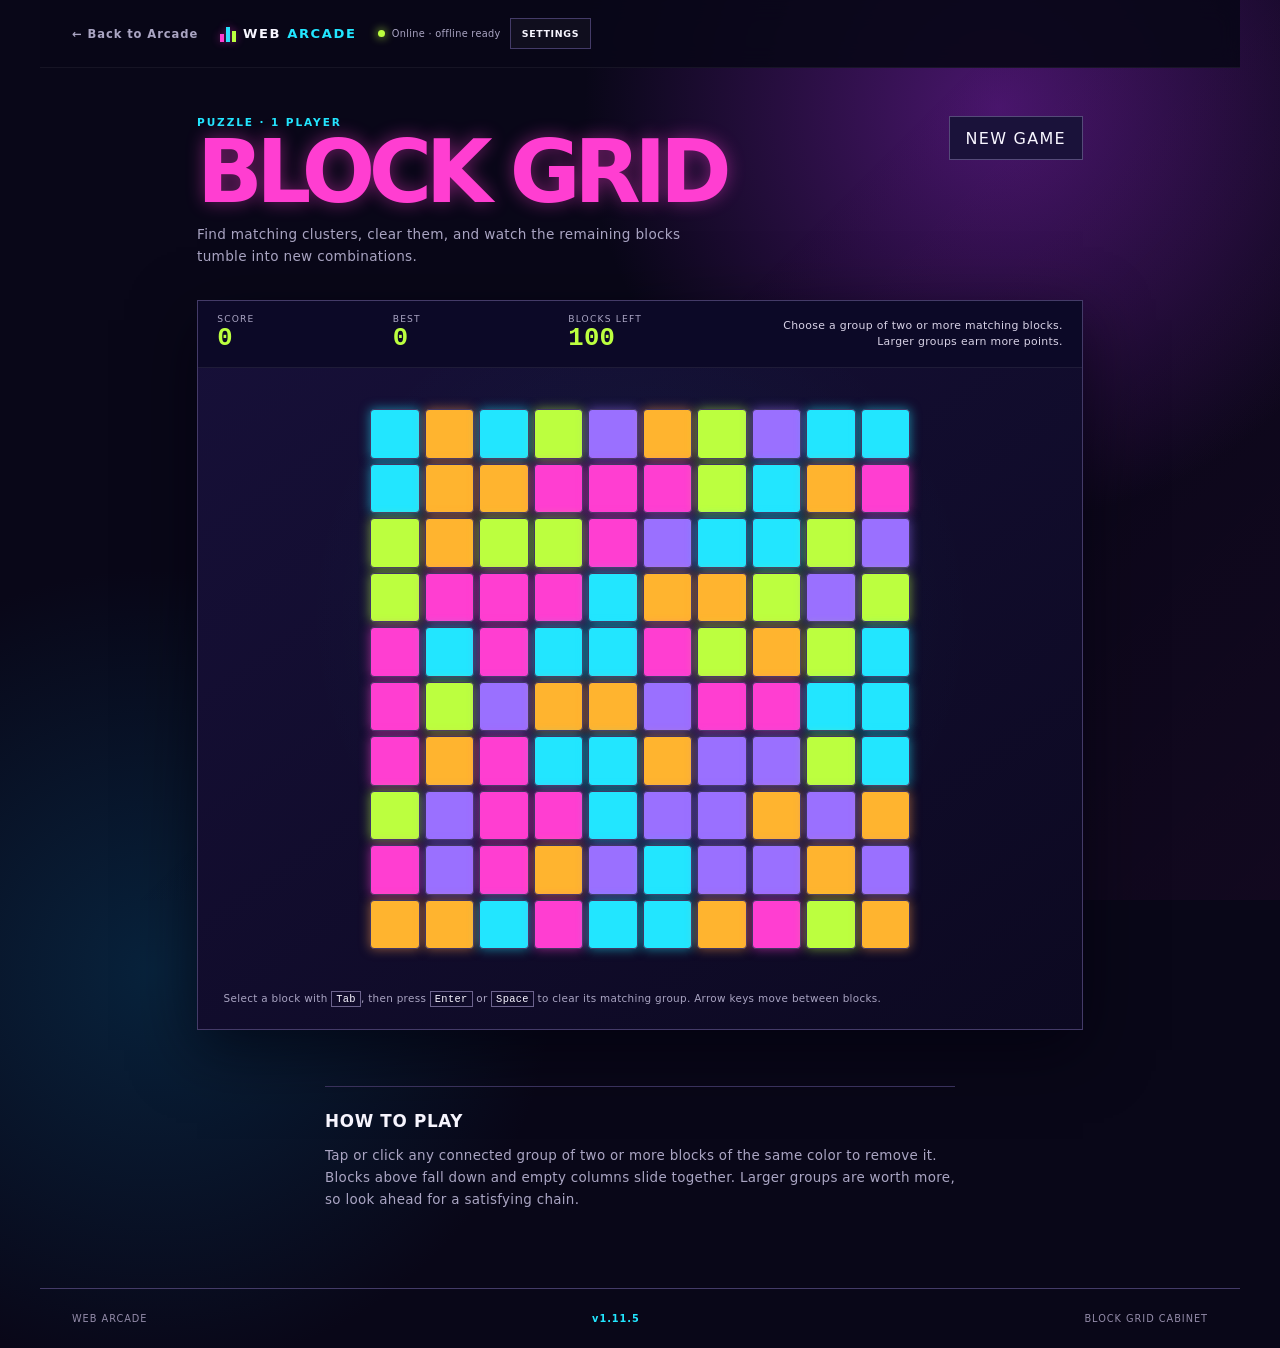
==== commit 1e814db4: "Rebuild Block Grid as cluster puzzle" ====
--- a/games/block-grid/index.html
+++ b/games/block-grid/index.html
@@ -1,4 +1,4 @@
 <!doctype html>
-<html lang="en"><head><meta charset="utf-8"><meta name="viewport" content="width=device-width, initial-scale=1, viewport-fit=cover"><meta name="theme-color" content="#08051b"><meta name="description" content="Play Block Grid, a satisfying neon block puzzle in Web Arcade."><script>try{var s=JSON.parse(localStorage.getItem('webArcade.settings')||'{}');document.documentElement.dataset.theme=s.theme||'arcade-dark'}catch(e){}</script><link rel="manifest" href="../../manifest.webmanifest" data-service-worker="../../service-worker.js" data-service-worker-scope="../../"><link rel="icon" href="../../icons/icon.svg"><link rel="stylesheet" href="../../shared/arcade.css"><link rel="stylesheet" href="styles.css"><title>Block Grid · Web Arcade</title></head>
+<html lang="en"><head><meta charset="utf-8"><meta name="viewport" content="width=device-width, initial-scale=1, viewport-fit=cover"><meta name="theme-color" content="#08051b"><meta name="description" content="Play Block Grid, a quick neon cluster-clearing puzzle in Web Arcade."><script>try{var s=JSON.parse(localStorage.getItem('webArcade.settings')||'{}');document.documentElement.dataset.theme=s.theme||'arcade-dark'}catch(e){}</script><link rel="manifest" href="../../manifest.webmanifest" data-service-worker="../../service-worker.js" data-service-worker-scope="../../"><link rel="icon" href="../../icons/icon.svg"><link rel="stylesheet" href="../../shared/arcade.css"><link rel="stylesheet" href="styles.css"><title>Block Grid · Web Arcade</title></head>
 <body><div class="sr-status" data-announcements role="status" aria-live="polite" aria-atomic="true"></div><a class="skip-link" href="#game-area">Skip to game</a><div class="page-glow" aria-hidden="true"></div><header class="site-header"><a class="back-link" href="../../">← Back to Arcade</a><a class="brand" href="../../" aria-label="Web Arcade home"><span class="brand-mark" aria-hidden="true"><i></i><i></i><i></i></span><span>WEB <strong>ARCADE</strong></span></a><div class="header-tools"><span class="network-status" data-network-status role="status"><i></i><span>Checking connection…</span></span><button class="settings-button" type="button" data-settings aria-haspopup="dialog">Settings</button><button class="install-button" data-install-app type="button" hidden>Install app</button></div></header>
-<main><section class="game-header"><div><p class="eyebrow">PUZZLE · 1 PLAYER</p><h1>BLOCK GRID</h1><p>Place every piece. Clear full rows and columns. Keep the board open.</p></div><button id="restart" class="secondary" type="button">New game</button></section><section id="game-area" class="game-shell" aria-labelledby="game-title"><div class="scorebar"><div><span>Score</span><strong id="score">0</strong></div><div><span>Best</span><strong id="best">0</strong></div><p id="game-title">Choose a piece, then choose a square or drag it onto the board.</p></div><div class="board-wrap"><div id="board" class="board" role="grid" aria-label="8 by 8 Block Grid board"></div></div><section class="tray-panel" aria-labelledby="tray-title"><div><p class="eyebrow">NEXT PIECES</p><h2 id="tray-title">Make your move.</h2></div><div id="tray" class="tray" aria-label="Available block pieces"></div></section><p class="keyboard-help">Drag a piece onto the board, or use the keyboard: Tab to select a piece, then use arrow keys to move the board cursor and <kbd>Space</kbd> or <kbd>Enter</kbd> to place it.</p><div id="overlay" class="overlay" hidden><div><p class="eyebrow">BOARD FULL</p><h2>No more moves.</h2><p id="final-score">You scored 0 points.</p><button id="play-again" class="action" type="button">Play again</button></div></div></section><section class="how-to" aria-labelledby="how-title"><h2 id="how-title">How to play</h2><p>Drag one of the three shapes onto the 8 × 8 grid, or select it and choose a square. Complete a horizontal or vertical line to clear it and earn bonus points. New shapes arrive once you use the whole tray.</p></section></main><footer class="site-footer"><span>WEB ARCADE</span><span data-version>v1.11.4</span><span>BLOCK GRID CABINET</span></footer><script src="../../shared/arcade.js"></script><script src="game.js"></script></body></html>
+<main><section class="game-header"><div><p class="eyebrow">PUZZLE · 1 PLAYER</p><h1>BLOCK GRID</h1><p>Find matching clusters, clear them, and watch the remaining blocks tumble into new combinations.</p></div><button id="restart" class="secondary" type="button">New game</button></section><section id="game-area" class="game-shell" aria-labelledby="game-title"><div class="scorebar"><div><span>Score</span><strong id="score">0</strong></div><div><span>Best</span><strong id="best">0</strong></div><div><span>Blocks left</span><strong id="remaining">0</strong></div><p id="game-title">Choose a group of two or more matching blocks.</p></div><div class="board-wrap"><div id="board" class="board" role="grid" aria-label="10 by 10 Block Grid board"></div></div><p class="keyboard-help">Select a block with <kbd>Tab</kbd>, then press <kbd>Enter</kbd> or <kbd>Space</kbd> to clear its matching group. Arrow keys move between blocks.</p><div id="overlay" class="overlay" hidden><div><p class="eyebrow">GRID CLEARED</p><h2>Beautiful work.</h2><p id="final-score">You scored 0 points.</p><button id="play-again" class="action" type="button">Play again</button></div></div></section><section class="how-to" aria-labelledby="how-title"><h2 id="how-title">How to play</h2><p>Tap or click any connected group of two or more blocks of the same color to remove it. Blocks above fall down and empty columns slide together. Larger groups are worth more, so look ahead for a satisfying chain.</p></section></main><footer class="site-footer"><span>WEB ARCADE</span><span data-version>v1.11.5</span><span>BLOCK GRID CABINET</span></footer><script src="../../shared/arcade.js"></script><script src="game.js"></script></body></html>
--- a/games/block-grid/styles.css
+++ b/games/block-grid/styles.css
@@ -1 +1 @@
-:root{--bg:var(--arcade-bg);--panel:var(--arcade-panel);--cyan:var(--arcade-cyan);--pink:var(--arcade-pink);--lime:var(--arcade-lime);--text:var(--arcade-text);--muted:var(--arcade-muted)}body{margin:0;background:radial-gradient(circle at 78% 8%,#49166c,transparent 26%),radial-gradient(circle at 12% 72%,#073e6080,transparent 27%),var(--bg)}body.dragging-piece{height:100%;overflow:hidden;overscroll-behavior:none;touch-action:none}.page-glow{position:fixed;inset:0;z-index:-1;pointer-events:none;background:linear-gradient(135deg,transparent 45%,#ff3ed10a)}main{max-width:950px;margin:auto;padding:3rem 2rem 4rem;padding-left:max(2rem,env(safe-area-inset-left));padding-right:max(2rem,env(safe-area-inset-right));padding-bottom:max(4rem,env(safe-area-inset-bottom))}.game-header{display:flex;justify-content:space-between;gap:1rem;align-items:start;margin-bottom:2rem}.eyebrow{margin:0 0 .55rem;color:var(--cyan);font-size:.66rem;font-weight:900;letter-spacing:.18em}.game-header h1{margin:0;color:var(--pink);font-size:clamp(3rem,8vw,5.4rem);letter-spacing:-.075em;line-height:.82;text-shadow:0 0 18px #ff3ed170}.game-header>div>p:not(.eyebrow){max-width:430px;margin:1rem 0 0;color:var(--muted);font-size:.85rem;line-height:1.6}.secondary{min-height:44px;padding:.65rem 1rem;border:1px solid #554b79;background:#1a123a;color:var(--text);font:700 .7rem inherit;letter-spacing:.08em;text-transform:uppercase;cursor:pointer}.secondary:hover,.secondary:focus-visible{border-color:var(--cyan)}.game-shell{position:relative;border:1px solid var(--arcade-line);background:linear-gradient(145deg,#171039,#0c0921);box-shadow:0 20px 60px #02020c99;overflow:hidden}.scorebar{display:grid;grid-template-columns:1fr 1fr 2fr;align-items:center;gap:1rem;padding:.85rem 1.2rem;border-bottom:1px solid #ffffff14;background:#0c0927}.scorebar div span{display:block;color:var(--muted);font-size:.57rem;letter-spacing:.13em;text-transform:uppercase}.scorebar strong{color:var(--lime);font:900 1.6rem ui-monospace,monospace}.scorebar p{margin:0;text-align:right;color:#d8d2e6;font-size:.68rem;line-height:1.4}.board-wrap{padding:clamp(1rem,4vw,2.6rem);display:flex;justify-content:center;background:radial-gradient(circle at 50% 40%,#22e6ff0e,transparent 58%)}.board{display:grid;grid-template-columns:repeat(8,1fr);gap:clamp(3px,.65vw,6px);width:min(100%,520px);aspect-ratio:1;touch-action:none}.cell{min-width:0;border:1px solid #423764;border-radius:3px;background:#211a42;cursor:pointer;transition:transform .12s,background .12s,box-shadow .12s}.cell:hover,.cell:focus-visible,.cell.cursor{border-color:var(--cyan);outline:0}.cell.cursor{box-shadow:inset 0 0 0 1px var(--cyan)}.cell.filled,.cell.preview{border-color:transparent}.cell.filled.cyan,.piece i.cyan,.drag-preview i.cyan,.cell.preview.cyan{background:var(--cyan);box-shadow:0 0 10px #22e6ff88}.cell.filled.pink,.piece i.pink,.drag-preview i.pink,.cell.preview.pink{background:var(--pink);box-shadow:0 0 10px #ff3ed188}.cell.filled.lime,.piece i.lime,.drag-preview i.lime,.cell.preview.lime{background:var(--lime);box-shadow:0 0 10px #bcff3f88}.cell.filled.orange,.piece i.orange,.drag-preview i.orange,.cell.preview.orange{background:var(--arcade-orange);box-shadow:0 0 10px #ff9b4a88}.cell.preview{opacity:.65}.cell.invalid{background:#ff3e5a66;border-color:#ff788b}.tray-panel{display:flex;justify-content:space-between;align-items:center;gap:1rem;padding:1.4rem 1.6rem;border-top:1px solid #ffffff13;background:#100b2b}.tray-panel h2{margin:0;font-size:1.1rem;letter-spacing:-.03em;text-transform:uppercase}.tray{display:flex;justify-content:flex-end;gap:.7rem}.piece{display:grid;grid-template-columns:repeat(var(--cols),16px);grid-template-rows:repeat(var(--rows),16px);gap:2px;align-content:center;justify-content:center;width:92px;height:74px;border:1px solid #514773;background:#20183e;cursor:grab;touch-action:none}.piece:hover,.piece:focus-visible,.piece.selected{border-color:var(--lime);outline:0;box-shadow:0 0 0 2px #bcff3f28}.piece.dragging{cursor:grabbing;opacity:.35}.piece i,.drag-preview i{display:block;min-width:0;border-radius:2px}.drag-preview{position:fixed;top:0;left:0;z-index:10;display:grid;grid-template-columns:repeat(var(--cols),var(--drag-cell));grid-template-rows:repeat(var(--rows),var(--drag-cell));gap:var(--drag-gap);pointer-events:none;opacity:.88;filter:drop-shadow(0 8px 10px #05020c99);will-change:transform}.piece.used{opacity:.25;cursor:default}.keyboard-help{margin:0;padding:0 1.6rem 1.35rem;color:var(--muted);font-size:.65rem;line-height:1.5}.keyboard-help kbd{padding:.08rem .25rem;border:1px solid #6c638d;color:var(--text)}.overlay{position:absolute;inset:0;display:grid;place-items:center;text-align:center;background:#09061de8}.overlay[hidden]{display:none}.overlay>div{padding:2rem}.overlay h2{margin:.2rem 0;color:var(--lime);font-size:clamp(2.2rem,7vw,4.5rem);letter-spacing:-.07em;text-shadow:0 0 18px #bcff3f88}.overlay p:not(.eyebrow){color:var(--muted)}.action{min-height:44px;padding:.9rem 1.25rem;border:0;background:var(--pink);color:#fff;font:900 .7rem inherit;letter-spacing:.1em;text-transform:uppercase;cursor:pointer;box-shadow:4px 4px 0 var(--cyan)}.how-to{max-width:630px;margin:3.5rem auto 0;padding-top:1.5rem;border-top:1px solid #3e3563}.how-to h2{margin:0;font-size:1.05rem;letter-spacing:.04em;text-transform:uppercase}.how-to p{color:var(--muted);font-size:.84rem;line-height:1.65}@media(max-width:650px){main{padding:2rem 1rem 3rem;padding-left:max(1rem,env(safe-area-inset-left));padding-right:max(1rem,env(safe-area-inset-right));padding-bottom:max(3rem,env(safe-area-inset-bottom))}.game-header{align-items:center;margin-bottom:1.3rem}.game-header h1{font-size:clamp(2.7rem,14vw,4rem)}.game-header>div>p:not(.eyebrow){font-size:.76rem}.secondary{padding:.6rem}.scorebar{grid-template-columns:1fr 1fr;gap:.6rem;padding:.75rem 1rem}.scorebar p{grid-column:1/-1;text-align:left;border-top:1px solid #ffffff12;padding-top:.55rem}.board-wrap{padding:1rem}.tray-panel{align-items:start;flex-direction:column;padding:1.1rem}.tray{width:100%;justify-content:space-between}.piece{width:calc((100vw - 4rem)/3);max-width:92px;height:68px}.keyboard-help{padding:0 1.1rem 1.1rem}.how-to{margin-top:2.7rem}}@media(max-width:360px){.piece{width:76px}.tray{gap:.35rem}}
+:root{--bg:var(--arcade-bg);--panel:var(--arcade-panel);--cyan:var(--arcade-cyan);--pink:var(--arcade-pink);--lime:var(--arcade-lime);--text:var(--arcade-text);--muted:var(--arcade-muted)}body{margin:0;background:radial-gradient(circle at 78% 8%,#49166c,transparent 26%),radial-gradient(circle at 12% 72%,#073e6080,transparent 27%),var(--bg)}.page-glow{position:fixed;inset:0;z-index:-1;pointer-events:none;background:linear-gradient(135deg,transparent 45%,#ff3ed10a)}main{max-width:950px;margin:auto;padding:3rem 2rem 4rem;padding-left:max(2rem,env(safe-area-inset-left));padding-right:max(2rem,env(safe-area-inset-right));padding-bottom:max(4rem,env(safe-area-inset-bottom))}.game-header{display:flex;justify-content:space-between;gap:1rem;align-items:start;margin-bottom:2rem}.eyebrow{margin:0 0 .55rem;color:var(--cyan);font-size:.66rem;font-weight:900;letter-spacing:.18em}.game-header h1{margin:0;color:var(--pink);font-size:clamp(3rem,8vw,5.4rem);letter-spacing:-.075em;line-height:.82;text-shadow:0 0 18px #ff3ed170}.game-header>div>p:not(.eyebrow){max-width:500px;margin:1rem 0 0;color:var(--muted);font-size:.85rem;line-height:1.6}.secondary{min-height:44px;padding:.65rem 1rem;border:1px solid #554b79;background:#1a123a;color:var(--text);font:700 .7rem inherit;letter-spacing:.08em;text-transform:uppercase;cursor:pointer}.secondary:hover,.secondary:focus-visible{border-color:var(--cyan)}.game-shell{position:relative;border:1px solid var(--arcade-line);background:linear-gradient(145deg,#171039,#0c0921);box-shadow:0 20px 60px #02020c99;overflow:hidden}.scorebar{display:grid;grid-template-columns:repeat(3,1fr) 2fr;align-items:center;gap:1rem;padding:.85rem 1.2rem;border-bottom:1px solid #ffffff14;background:#0c0927}.scorebar div span{display:block;color:var(--muted);font-size:.57rem;letter-spacing:.13em;text-transform:uppercase}.scorebar strong{color:var(--lime);font:900 1.6rem ui-monospace,monospace}.scorebar p{margin:0;text-align:right;color:#d8d2e6;font-size:.68rem;line-height:1.4}.board-wrap{padding:clamp(1rem,4vw,2.6rem);display:flex;justify-content:center;background:radial-gradient(circle at 50% 40%,#22e6ff0e,transparent 58%)}.board{display:grid;grid-template-columns:repeat(10,1fr);gap:clamp(2px,.5vw,5px);width:min(100%,540px);aspect-ratio:1;touch-action:manipulation}.cell{min-width:0;padding:0;border:1px solid #423764;border-radius:4px;background:#211a42;cursor:pointer;transition:transform .14s,background .14s,box-shadow .14s}.cell:hover:not(:disabled),.cell:focus-visible{border-color:#fff;outline:2px solid var(--cyan);outline-offset:1px;transform:scale(1.08);z-index:1}.cell:disabled{cursor:default}.cell.empty{opacity:.26}.cell.filled.cyan{background:var(--cyan);box-shadow:0 0 11px #22e6ff88}.cell.filled.pink{background:var(--pink);box-shadow:0 0 11px #ff3ed188}.cell.filled.lime{background:var(--lime);box-shadow:0 0 11px #bcff3f88}.cell.filled.orange{background:var(--arcade-orange);box-shadow:0 0 11px #ff9b4a88}.cell.filled.violet{background:#9a70ff;box-shadow:0 0 11px #9a70ff88}.keyboard-help{margin:0;padding:0 1.6rem 1.35rem;color:var(--muted);font-size:.65rem;line-height:1.5}.keyboard-help kbd{padding:.08rem .25rem;border:1px solid #6c638d;color:var(--text)}.overlay{position:absolute;inset:0;display:grid;place-items:center;text-align:center;background:#09061de8}.overlay[hidden]{display:none}.overlay>div{padding:2rem}.overlay h2{margin:.2rem 0;color:var(--lime);font-size:clamp(2.2rem,7vw,4.5rem);letter-spacing:-.07em;text-shadow:0 0 18px #bcff3f88}.overlay p:not(.eyebrow){color:var(--muted)}.action{min-height:44px;padding:.9rem 1.25rem;border:0;background:var(--pink);color:#fff;font:900 .7rem inherit;letter-spacing:.1em;text-transform:uppercase;cursor:pointer;box-shadow:4px 4px 0 var(--cyan)}.how-to{max-width:630px;margin:3.5rem auto 0;padding-top:1.5rem;border-top:1px solid #3e3563}.how-to h2{margin:0;font-size:1.05rem;letter-spacing:.04em;text-transform:uppercase}.how-to p{color:var(--muted);font-size:.84rem;line-height:1.65}@media(max-width:650px){main{padding:2rem 1rem 3rem;padding-left:max(1rem,env(safe-area-inset-left));padding-right:max(1rem,env(safe-area-inset-right));padding-bottom:max(3rem,env(safe-area-inset-bottom))}.game-header{align-items:center;margin-bottom:1.3rem}.game-header h1{font-size:clamp(2.7rem,14vw,4rem)}.game-header>div>p:not(.eyebrow){font-size:.76rem}.secondary{padding:.6rem}.scorebar{grid-template-columns:1fr 1fr;gap:.6rem;padding:.75rem 1rem}.scorebar p{grid-column:1/-1;text-align:left;border-top:1px solid #ffffff12;padding-top:.55rem}.board-wrap{padding:1rem}.keyboard-help{padding:0 1.1rem 1.1rem}.how-to{margin-top:2.7rem}}@media(prefers-reduced-motion:reduce){.cell{transition:none}.cell:hover:not(:disabled),.cell:focus-visible{transform:none}}
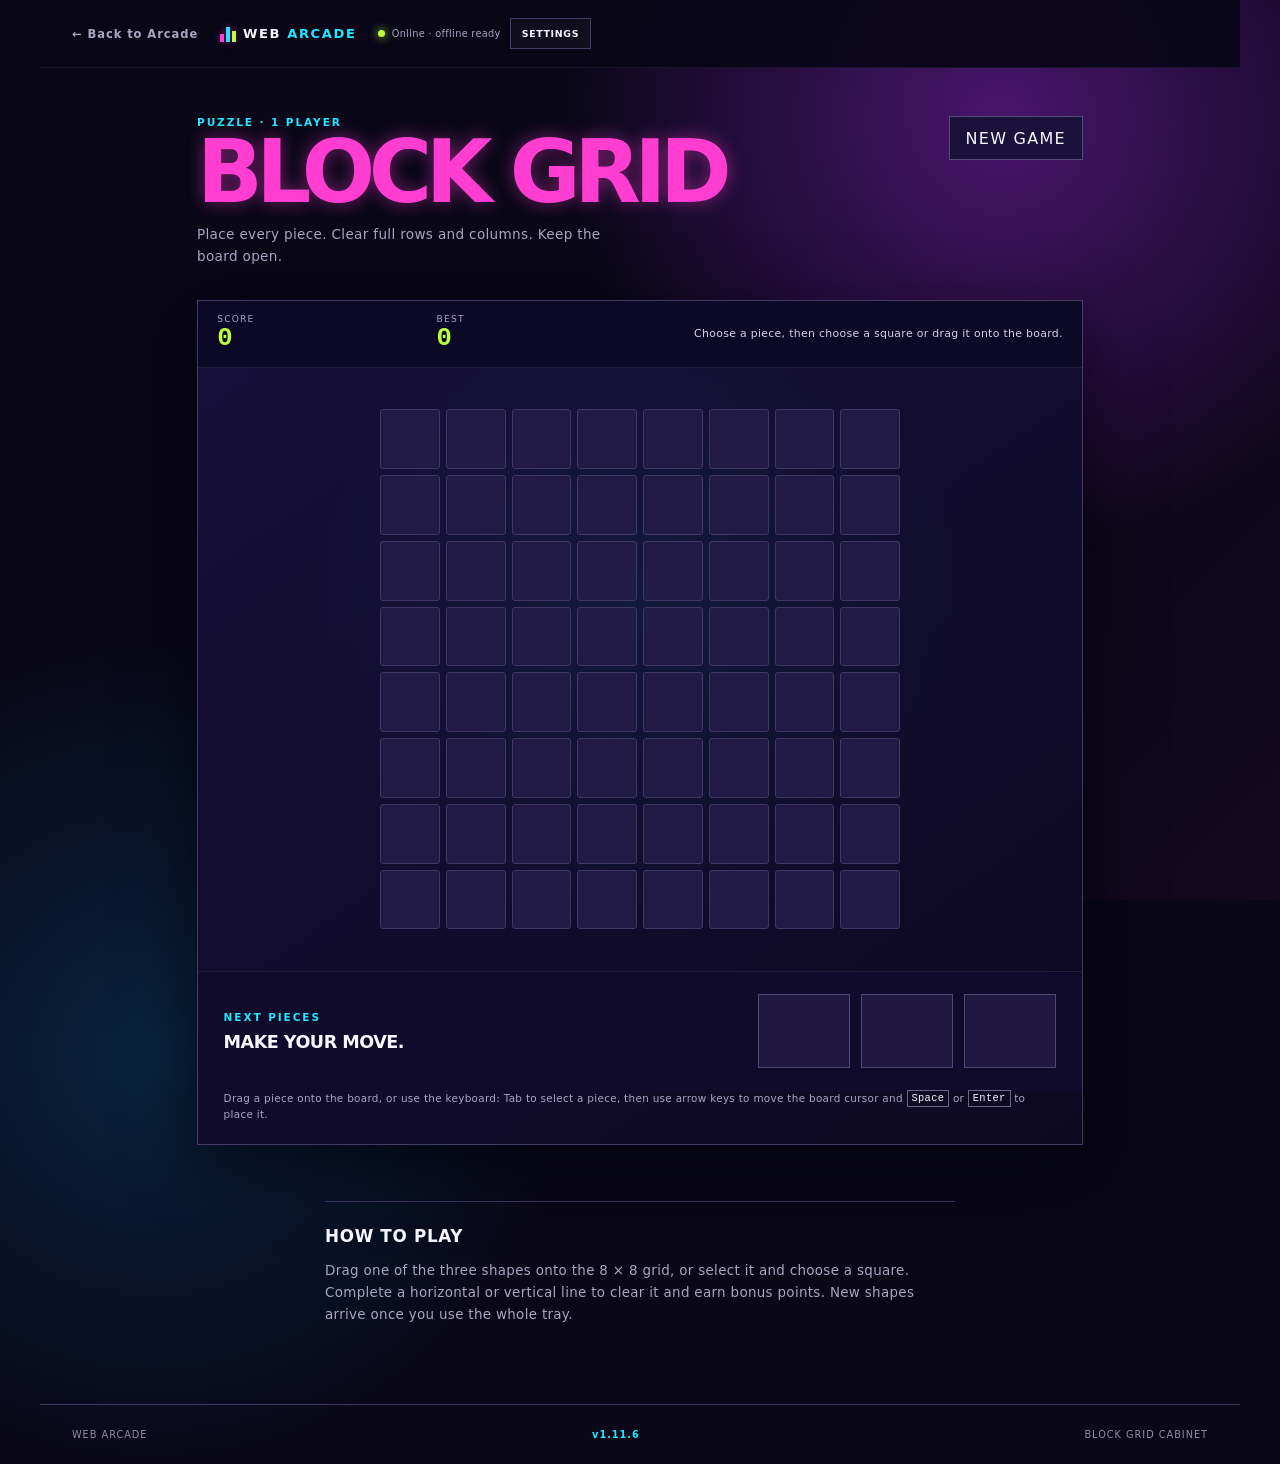
==== commit a5c0aaa7: "Restore Block Grid placement gameplay" ====
--- a/games/block-grid/index.html
+++ b/games/block-grid/index.html
@@ -1,4 +1,4 @@
 <!doctype html>
-<html lang="en"><head><meta charset="utf-8"><meta name="viewport" content="width=device-width, initial-scale=1, viewport-fit=cover"><meta name="theme-color" content="#08051b"><meta name="description" content="Play Block Grid, a quick neon cluster-clearing puzzle in Web Arcade."><script>try{var s=JSON.parse(localStorage.getItem('webArcade.settings')||'{}');document.documentElement.dataset.theme=s.theme||'arcade-dark'}catch(e){}</script><link rel="manifest" href="../../manifest.webmanifest" data-service-worker="../../service-worker.js" data-service-worker-scope="../../"><link rel="icon" href="../../icons/icon.svg"><link rel="stylesheet" href="../../shared/arcade.css"><link rel="stylesheet" href="styles.css"><title>Block Grid · Web Arcade</title></head>
+<html lang="en"><head><meta charset="utf-8"><meta name="viewport" content="width=device-width, initial-scale=1, viewport-fit=cover"><meta name="theme-color" content="#08051b"><meta name="description" content="Play Block Grid, a satisfying neon block puzzle in Web Arcade."><script>try{var s=JSON.parse(localStorage.getItem('webArcade.settings')||'{}');document.documentElement.dataset.theme=s.theme||'arcade-dark'}catch(e){}</script><link rel="manifest" href="../../manifest.webmanifest" data-service-worker="../../service-worker.js" data-service-worker-scope="../../"><link rel="icon" href="../../icons/icon.svg"><link rel="stylesheet" href="../../shared/arcade.css"><link rel="stylesheet" href="styles.css"><title>Block Grid · Web Arcade</title></head>
 <body><div class="sr-status" data-announcements role="status" aria-live="polite" aria-atomic="true"></div><a class="skip-link" href="#game-area">Skip to game</a><div class="page-glow" aria-hidden="true"></div><header class="site-header"><a class="back-link" href="../../">← Back to Arcade</a><a class="brand" href="../../" aria-label="Web Arcade home"><span class="brand-mark" aria-hidden="true"><i></i><i></i><i></i></span><span>WEB <strong>ARCADE</strong></span></a><div class="header-tools"><span class="network-status" data-network-status role="status"><i></i><span>Checking connection…</span></span><button class="settings-button" type="button" data-settings aria-haspopup="dialog">Settings</button><button class="install-button" data-install-app type="button" hidden>Install app</button></div></header>
-<main><section class="game-header"><div><p class="eyebrow">PUZZLE · 1 PLAYER</p><h1>BLOCK GRID</h1><p>Find matching clusters, clear them, and watch the remaining blocks tumble into new combinations.</p></div><button id="restart" class="secondary" type="button">New game</button></section><section id="game-area" class="game-shell" aria-labelledby="game-title"><div class="scorebar"><div><span>Score</span><strong id="score">0</strong></div><div><span>Best</span><strong id="best">0</strong></div><div><span>Blocks left</span><strong id="remaining">0</strong></div><p id="game-title">Choose a group of two or more matching blocks.</p></div><div class="board-wrap"><div id="board" class="board" role="grid" aria-label="10 by 10 Block Grid board"></div></div><p class="keyboard-help">Select a block with <kbd>Tab</kbd>, then press <kbd>Enter</kbd> or <kbd>Space</kbd> to clear its matching group. Arrow keys move between blocks.</p><div id="overlay" class="overlay" hidden><div><p class="eyebrow">GRID CLEARED</p><h2>Beautiful work.</h2><p id="final-score">You scored 0 points.</p><button id="play-again" class="action" type="button">Play again</button></div></div></section><section class="how-to" aria-labelledby="how-title"><h2 id="how-title">How to play</h2><p>Tap or click any connected group of two or more blocks of the same color to remove it. Blocks above fall down and empty columns slide together. Larger groups are worth more, so look ahead for a satisfying chain.</p></section></main><footer class="site-footer"><span>WEB ARCADE</span><span data-version>v1.11.5</span><span>BLOCK GRID CABINET</span></footer><script src="../../shared/arcade.js"></script><script src="game.js"></script></body></html>
+<main><section class="game-header"><div><p class="eyebrow">PUZZLE · 1 PLAYER</p><h1>BLOCK GRID</h1><p>Place every piece. Clear full rows and columns. Keep the board open.</p></div><button id="restart" class="secondary" type="button">New game</button></section><section id="game-area" class="game-shell" aria-labelledby="game-title"><div class="scorebar"><div><span>Score</span><strong id="score">0</strong></div><div><span>Best</span><strong id="best">0</strong></div><p id="game-title">Choose a piece, then choose a square or drag it onto the board.</p></div><div class="board-wrap"><div id="board" class="board" role="grid" aria-label="8 by 8 Block Grid board"></div></div><section class="tray-panel" aria-labelledby="tray-title"><div><p class="eyebrow">NEXT PIECES</p><h2 id="tray-title">Make your move.</h2></div><div id="tray" class="tray" aria-label="Available block pieces"></div></section><p class="keyboard-help">Drag a piece onto the board, or use the keyboard: Tab to select a piece, then use arrow keys to move the board cursor and <kbd>Space</kbd> or <kbd>Enter</kbd> to place it.</p><div id="overlay" class="overlay" hidden><div><p class="eyebrow">BOARD FULL</p><h2>No more moves.</h2><p id="final-score">You scored 0 points.</p><button id="play-again" class="action" type="button">Play again</button></div></div></section><section class="how-to" aria-labelledby="how-title"><h2 id="how-title">How to play</h2><p>Drag one of the three shapes onto the 8 × 8 grid, or select it and choose a square. Complete a horizontal or vertical line to clear it and earn bonus points. New shapes arrive once you use the whole tray.</p></section></main><footer class="site-footer"><span>WEB ARCADE</span><span data-version>v1.11.6</span><span>BLOCK GRID CABINET</span></footer><script src="../../shared/arcade.js"></script><script src="game.js"></script></body></html>
--- a/games/block-grid/styles.css
+++ b/games/block-grid/styles.css
@@ -1 +1 @@
-:root{--bg:var(--arcade-bg);--panel:var(--arcade-panel);--cyan:var(--arcade-cyan);--pink:var(--arcade-pink);--lime:var(--arcade-lime);--text:var(--arcade-text);--muted:var(--arcade-muted)}body{margin:0;background:radial-gradient(circle at 78% 8%,#49166c,transparent 26%),radial-gradient(circle at 12% 72%,#073e6080,transparent 27%),var(--bg)}.page-glow{position:fixed;inset:0;z-index:-1;pointer-events:none;background:linear-gradient(135deg,transparent 45%,#ff3ed10a)}main{max-width:950px;margin:auto;padding:3rem 2rem 4rem;padding-left:max(2rem,env(safe-area-inset-left));padding-right:max(2rem,env(safe-area-inset-right));padding-bottom:max(4rem,env(safe-area-inset-bottom))}.game-header{display:flex;justify-content:space-between;gap:1rem;align-items:start;margin-bottom:2rem}.eyebrow{margin:0 0 .55rem;color:var(--cyan);font-size:.66rem;font-weight:900;letter-spacing:.18em}.game-header h1{margin:0;color:var(--pink);font-size:clamp(3rem,8vw,5.4rem);letter-spacing:-.075em;line-height:.82;text-shadow:0 0 18px #ff3ed170}.game-header>div>p:not(.eyebrow){max-width:500px;margin:1rem 0 0;color:var(--muted);font-size:.85rem;line-height:1.6}.secondary{min-height:44px;padding:.65rem 1rem;border:1px solid #554b79;background:#1a123a;color:var(--text);font:700 .7rem inherit;letter-spacing:.08em;text-transform:uppercase;cursor:pointer}.secondary:hover,.secondary:focus-visible{border-color:var(--cyan)}.game-shell{position:relative;border:1px solid var(--arcade-line);background:linear-gradient(145deg,#171039,#0c0921);box-shadow:0 20px 60px #02020c99;overflow:hidden}.scorebar{display:grid;grid-template-columns:repeat(3,1fr) 2fr;align-items:center;gap:1rem;padding:.85rem 1.2rem;border-bottom:1px solid #ffffff14;background:#0c0927}.scorebar div span{display:block;color:var(--muted);font-size:.57rem;letter-spacing:.13em;text-transform:uppercase}.scorebar strong{color:var(--lime);font:900 1.6rem ui-monospace,monospace}.scorebar p{margin:0;text-align:right;color:#d8d2e6;font-size:.68rem;line-height:1.4}.board-wrap{padding:clamp(1rem,4vw,2.6rem);display:flex;justify-content:center;background:radial-gradient(circle at 50% 40%,#22e6ff0e,transparent 58%)}.board{display:grid;grid-template-columns:repeat(10,1fr);gap:clamp(2px,.5vw,5px);width:min(100%,540px);aspect-ratio:1;touch-action:manipulation}.cell{min-width:0;padding:0;border:1px solid #423764;border-radius:4px;background:#211a42;cursor:pointer;transition:transform .14s,background .14s,box-shadow .14s}.cell:hover:not(:disabled),.cell:focus-visible{border-color:#fff;outline:2px solid var(--cyan);outline-offset:1px;transform:scale(1.08);z-index:1}.cell:disabled{cursor:default}.cell.empty{opacity:.26}.cell.filled.cyan{background:var(--cyan);box-shadow:0 0 11px #22e6ff88}.cell.filled.pink{background:var(--pink);box-shadow:0 0 11px #ff3ed188}.cell.filled.lime{background:var(--lime);box-shadow:0 0 11px #bcff3f88}.cell.filled.orange{background:var(--arcade-orange);box-shadow:0 0 11px #ff9b4a88}.cell.filled.violet{background:#9a70ff;box-shadow:0 0 11px #9a70ff88}.keyboard-help{margin:0;padding:0 1.6rem 1.35rem;color:var(--muted);font-size:.65rem;line-height:1.5}.keyboard-help kbd{padding:.08rem .25rem;border:1px solid #6c638d;color:var(--text)}.overlay{position:absolute;inset:0;display:grid;place-items:center;text-align:center;background:#09061de8}.overlay[hidden]{display:none}.overlay>div{padding:2rem}.overlay h2{margin:.2rem 0;color:var(--lime);font-size:clamp(2.2rem,7vw,4.5rem);letter-spacing:-.07em;text-shadow:0 0 18px #bcff3f88}.overlay p:not(.eyebrow){color:var(--muted)}.action{min-height:44px;padding:.9rem 1.25rem;border:0;background:var(--pink);color:#fff;font:900 .7rem inherit;letter-spacing:.1em;text-transform:uppercase;cursor:pointer;box-shadow:4px 4px 0 var(--cyan)}.how-to{max-width:630px;margin:3.5rem auto 0;padding-top:1.5rem;border-top:1px solid #3e3563}.how-to h2{margin:0;font-size:1.05rem;letter-spacing:.04em;text-transform:uppercase}.how-to p{color:var(--muted);font-size:.84rem;line-height:1.65}@media(max-width:650px){main{padding:2rem 1rem 3rem;padding-left:max(1rem,env(safe-area-inset-left));padding-right:max(1rem,env(safe-area-inset-right));padding-bottom:max(3rem,env(safe-area-inset-bottom))}.game-header{align-items:center;margin-bottom:1.3rem}.game-header h1{font-size:clamp(2.7rem,14vw,4rem)}.game-header>div>p:not(.eyebrow){font-size:.76rem}.secondary{padding:.6rem}.scorebar{grid-template-columns:1fr 1fr;gap:.6rem;padding:.75rem 1rem}.scorebar p{grid-column:1/-1;text-align:left;border-top:1px solid #ffffff12;padding-top:.55rem}.board-wrap{padding:1rem}.keyboard-help{padding:0 1.1rem 1.1rem}.how-to{margin-top:2.7rem}}@media(prefers-reduced-motion:reduce){.cell{transition:none}.cell:hover:not(:disabled),.cell:focus-visible{transform:none}}
+:root{--bg:var(--arcade-bg);--panel:var(--arcade-panel);--cyan:var(--arcade-cyan);--pink:var(--arcade-pink);--lime:var(--arcade-lime);--text:var(--arcade-text);--muted:var(--arcade-muted)}body{margin:0;background:radial-gradient(circle at 78% 8%,#49166c,transparent 26%),radial-gradient(circle at 12% 72%,#073e6080,transparent 27%),var(--bg)}body.dragging-piece{height:100%;overflow:hidden;overscroll-behavior:none;touch-action:none}.page-glow{position:fixed;inset:0;z-index:-1;pointer-events:none;background:linear-gradient(135deg,transparent 45%,#ff3ed10a)}main{max-width:950px;margin:auto;padding:3rem 2rem 4rem;padding-left:max(2rem,env(safe-area-inset-left));padding-right:max(2rem,env(safe-area-inset-right));padding-bottom:max(4rem,env(safe-area-inset-bottom))}.game-header{display:flex;justify-content:space-between;gap:1rem;align-items:start;margin-bottom:2rem}.eyebrow{margin:0 0 .55rem;color:var(--cyan);font-size:.66rem;font-weight:900;letter-spacing:.18em}.game-header h1{margin:0;color:var(--pink);font-size:clamp(3rem,8vw,5.4rem);letter-spacing:-.075em;line-height:.82;text-shadow:0 0 18px #ff3ed170}.game-header>div>p:not(.eyebrow){max-width:430px;margin:1rem 0 0;color:var(--muted);font-size:.85rem;line-height:1.6}.secondary{min-height:44px;padding:.65rem 1rem;border:1px solid #554b79;background:#1a123a;color:var(--text);font:700 .7rem inherit;letter-spacing:.08em;text-transform:uppercase;cursor:pointer}.secondary:hover,.secondary:focus-visible{border-color:var(--cyan)}.game-shell{position:relative;border:1px solid var(--arcade-line);background:linear-gradient(145deg,#171039,#0c0921);box-shadow:0 20px 60px #02020c99;overflow:hidden}.scorebar{display:grid;grid-template-columns:1fr 1fr 2fr;align-items:center;gap:1rem;padding:.85rem 1.2rem;border-bottom:1px solid #ffffff14;background:#0c0927}.scorebar div span{display:block;color:var(--muted);font-size:.57rem;letter-spacing:.13em;text-transform:uppercase}.scorebar strong{color:var(--lime);font:900 1.6rem ui-monospace,monospace}.scorebar p{margin:0;text-align:right;color:#d8d2e6;font-size:.68rem;line-height:1.4}.board-wrap{padding:clamp(1rem,4vw,2.6rem);display:flex;justify-content:center;background:radial-gradient(circle at 50% 40%,#22e6ff0e,transparent 58%)}.board{display:grid;grid-template-columns:repeat(8,1fr);gap:clamp(3px,.65vw,6px);width:min(100%,520px);aspect-ratio:1;touch-action:none}.cell{min-width:0;border:1px solid #423764;border-radius:3px;background:#211a42;cursor:pointer;transition:transform .12s,background .12s,box-shadow .12s}.cell:hover,.cell:focus-visible,.cell.cursor{border-color:var(--cyan);outline:0}.cell.cursor{box-shadow:inset 0 0 0 1px var(--cyan)}.cell.filled,.cell.preview{border-color:transparent}.cell.filled.cyan,.piece i.cyan,.drag-preview i.cyan,.cell.preview.cyan{background:var(--cyan);box-shadow:0 0 10px #22e6ff88}.cell.filled.pink,.piece i.pink,.drag-preview i.pink,.cell.preview.pink{background:var(--pink);box-shadow:0 0 10px #ff3ed188}.cell.filled.lime,.piece i.lime,.drag-preview i.lime,.cell.preview.lime{background:var(--lime);box-shadow:0 0 10px #bcff3f88}.cell.filled.orange,.piece i.orange,.drag-preview i.orange,.cell.preview.orange{background:var(--arcade-orange);box-shadow:0 0 10px #ff9b4a88}.cell.preview{opacity:.65}.cell.invalid{background:#ff3e5a66;border-color:#ff788b}.tray-panel{display:flex;justify-content:space-between;align-items:center;gap:1rem;padding:1.4rem 1.6rem;border-top:1px solid #ffffff13;background:#100b2b}.tray-panel h2{margin:0;font-size:1.1rem;letter-spacing:-.03em;text-transform:uppercase}.tray{display:flex;justify-content:flex-end;gap:.7rem}.piece{display:grid;grid-template-columns:repeat(var(--cols),16px);grid-template-rows:repeat(var(--rows),16px);gap:2px;align-content:center;justify-content:center;width:92px;height:74px;border:1px solid #514773;background:#20183e;cursor:grab;touch-action:none}.piece:hover,.piece:focus-visible,.piece.selected{border-color:var(--lime);outline:0;box-shadow:0 0 0 2px #bcff3f28}.piece.dragging{cursor:grabbing;opacity:.35}.piece i,.drag-preview i{display:block;min-width:0;border-radius:2px}.drag-preview{position:fixed;top:0;left:0;z-index:10;display:grid;grid-template-columns:repeat(var(--cols),var(--drag-cell));grid-template-rows:repeat(var(--rows),var(--drag-cell));gap:var(--drag-gap);pointer-events:none;opacity:.88;filter:drop-shadow(0 8px 10px #05020c99);will-change:transform}.piece.used{opacity:.25;cursor:default}.keyboard-help{margin:0;padding:0 1.6rem 1.35rem;color:var(--muted);font-size:.65rem;line-height:1.5}.keyboard-help kbd{padding:.08rem .25rem;border:1px solid #6c638d;color:var(--text)}.overlay{position:absolute;inset:0;display:grid;place-items:center;text-align:center;background:#09061de8}.overlay[hidden]{display:none}.overlay>div{padding:2rem}.overlay h2{margin:.2rem 0;color:var(--lime);font-size:clamp(2.2rem,7vw,4.5rem);letter-spacing:-.07em;text-shadow:0 0 18px #bcff3f88}.overlay p:not(.eyebrow){color:var(--muted)}.action{min-height:44px;padding:.9rem 1.25rem;border:0;background:var(--pink);color:#fff;font:900 .7rem inherit;letter-spacing:.1em;text-transform:uppercase;cursor:pointer;box-shadow:4px 4px 0 var(--cyan)}.how-to{max-width:630px;margin:3.5rem auto 0;padding-top:1.5rem;border-top:1px solid #3e3563}.how-to h2{margin:0;font-size:1.05rem;letter-spacing:.04em;text-transform:uppercase}.how-to p{color:var(--muted);font-size:.84rem;line-height:1.65}@media(max-width:650px){main{padding:2rem 1rem 3rem;padding-left:max(1rem,env(safe-area-inset-left));padding-right:max(1rem,env(safe-area-inset-right));padding-bottom:max(3rem,env(safe-area-inset-bottom))}.game-header{align-items:center;margin-bottom:1.3rem}.game-header h1{font-size:clamp(2.7rem,14vw,4rem)}.game-header>div>p:not(.eyebrow){font-size:.76rem}.secondary{padding:.6rem}.scorebar{grid-template-columns:1fr 1fr;gap:.6rem;padding:.75rem 1rem}.scorebar p{grid-column:1/-1;text-align:left;border-top:1px solid #ffffff12;padding-top:.55rem}.board-wrap{padding:1rem}.tray-panel{align-items:start;flex-direction:column;padding:1.1rem}.tray{width:100%;justify-content:space-between}.piece{width:calc((100vw - 4rem)/3);max-width:92px;height:68px}.keyboard-help{padding:0 1.1rem 1.1rem}.how-to{margin-top:2.7rem}}@media(max-width:360px){.piece{width:76px}.tray{gap:.35rem}}
